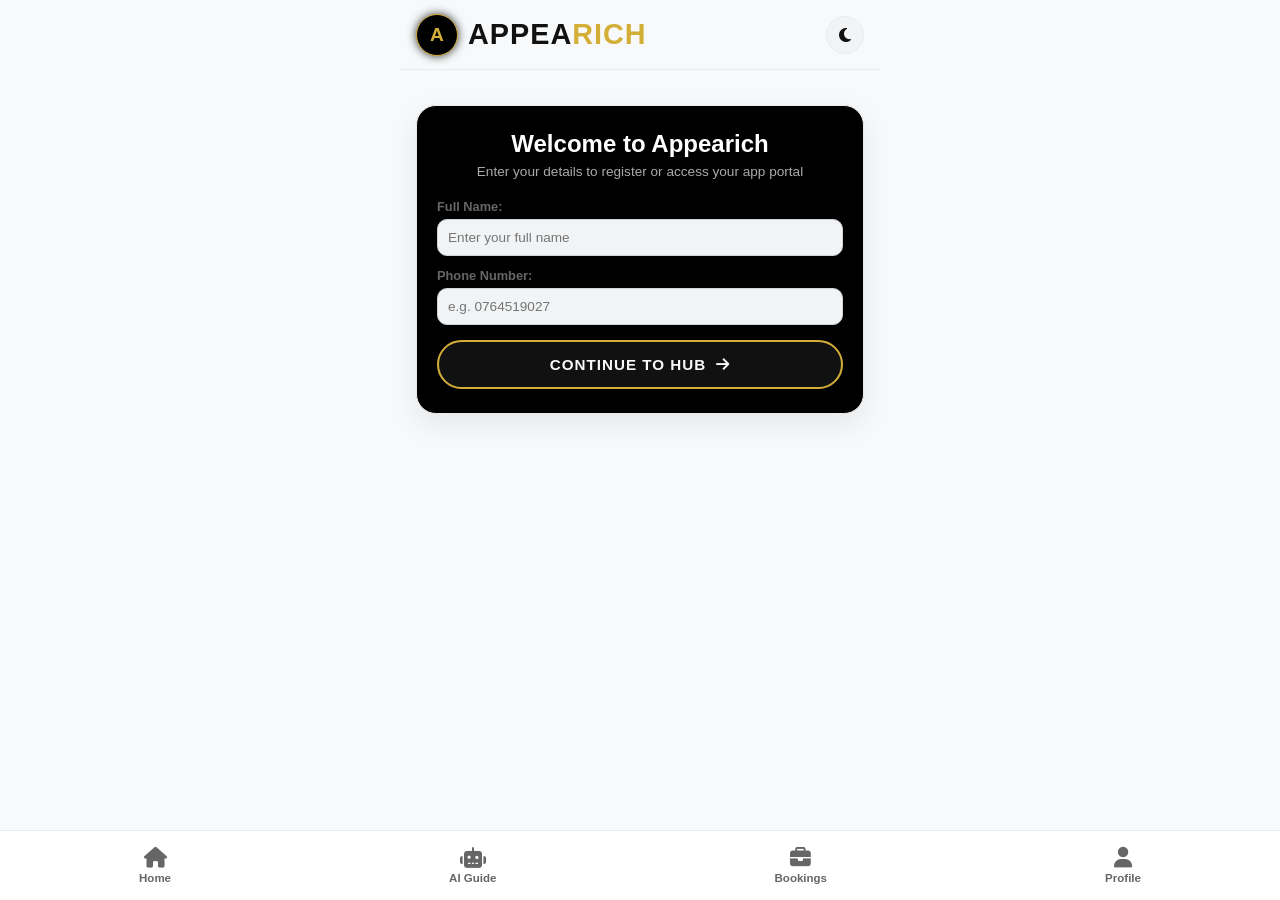
==== home.html @ da471381 "Rename index.html to home.html" ====
<!DOCTYPE html>
<html lang="en">
<head>
  <meta charset="UTF-8">
  <meta name="viewport" content="width=device-width, initial-scale=1.0, maximum-scale=1.0, user-scalable=no">
  <title>APPEARICH - Premium Service & Scent Hub</title>

  <!-- PWA Capabilities -->
  <meta name="mobile-web-app-capable" content="yes">
  <meta name="apple-mobile-web-app-capable" content="yes">
  <meta name="apple-mobile-web-app-status-bar-style" content="black-translucent">
  <meta name="apple-mobile-web-app-title" content="APPEARICH">
  <meta name="theme-color" content="#000000">

  <!-- Embedded Web App Manifest -->
  <link rel="manifest" href='data:application/manifest+json,{
    "name": "APPEARICH Service Hub",
    "short_name": "APPEARICH",
    "start_url": "./",
    "display": "standalone",
    "background_color": "#000000",
    "theme_color": "#000000",
    "icons": [
      {
        "src": "images/appearich-hero.jpg",
        "sizes": "192x192",
        "type": "image/jpeg"
      },
      {
        "src": "images/appearich-hero.jpg",
        "sizes": "512x512",
        "type": "image/jpeg"
      }
    ]
  }'>

  <link rel="stylesheet" href="https://cdnjs.cloudflare.com/ajax/libs/font-awesome/6.5.1/css/all.min.css">
  <!-- Supabase JS Client -->
  <script src="https://cdn.jsdelivr.net/npm/@supabase/supabase-js@2"></script>
  
  <style>
    /* ==========================================================================
       THEME VARIABLES & GLOBAL RESET
       ========================================================================== */
    :root {
      --bg-color: #f8f9fa;
      --card-bg: #ffffff;
      --card-bg-sub: #f1f3f5;
      --card-border: #e9ecef;
      --text-main: #111111;
      --text-sub: #666666;
      --accent-gold: #d4af37;
      --accent-gold-light: rgba(212, 175, 55, 0.15);
      --nav-bg: #ffffff;
      --nav-border: #e9ecef;
      --input-bg: #f1f3f5;
      --input-border: #ced4da;
      --modal-bg: #ffffff;
      --overlay-bg: rgba(0, 0, 0, 0.5);
      --shadow-color: rgba(0, 0, 0, 0.08);
      --danger-red: #e74c3c;
    }
    [data-theme="dark"] {
      --bg-color: #0d0d0d;
      --card-bg: #181818;
      --card-bg-sub: #141414;
      --card-border: #282828;
      --text-main: #ffffff;
      --text-sub: #aaaaaa;
      --accent-gold: #FFD700;
      --accent-gold-light: rgba(255, 215, 0, 0.15);
      --nav-bg: #111111;
      --nav-border: #222222;
      --input-bg: #000000;
      --input-border: #333333;
      --modal-bg: #141414;
      --overlay-bg: rgba(0, 0, 0, 0.85);
      --shadow-color: rgba(0, 0, 0, 0.5);
    }
    * {
      box-sizing: border-box;
      margin: 0;
      padding: 0;
      font-family: -apple-system, BlinkMacSystemFont, 'Segoe UI', Roboto, Helvetica, Arial, sans-serif;
      -webkit-tap-highlight-color: transparent;
      transition: background-color 0.25s ease, color 0.25s ease, border-color 0.25s ease;
    }
    body {
      background: var(--bg-color);
      color: var(--text-main);
      min-height: 100vh;
      display: flex;
      flex-direction: column;
      align-items: center;
      padding-top: 75px;
      padding-bottom: 80px;
      overflow-x: hidden;
    }

    /* FULL BLACK OPENING / SPLASH BRANDING */
    .brand-logo-img {
      width: 42px;
      height: 42px;
      border-radius: 50%; /* Rounded circle layout to eliminate square box outline */
      background: #000000; /* Pure black background on load */
      display: flex;
      align-items: center;
      justify-content: center;
      font-weight: 900;
      color: var(--accent-gold);
      font-size: 1.2rem;
      border: 1.5px solid var(--accent-gold);
      box-shadow: 0 0 10px rgba(0,0,0,0.8);
    }

    .app-screen {
      display: none;
      width: 100%;
      max-width: 480px;
      min-height: calc(100vh - 155px);
      padding: 20px 16px;
      flex-direction: column;
      position: relative;
      animation: fadeIn 0.3s ease-in-out;
    }
    .app-screen.active { display: flex; }
    @keyframes fadeIn {
      from { opacity: 0; transform: translateY(6px); }
      to { opacity: 1; transform: translateY(0); }
    }
    .app-header {
      position: fixed;
      top: 0;
      left: 50%;
      transform: translateX(-50%);
      max-width: 480px;
      width: 100%;
      height: 70px;
      padding: 0 16px;
      display: flex;
      justify-content: space-between;
      align-items: center;
      background: var(--bg-color);
      border-bottom: 1px solid var(--card-border);
      z-index: 1500;
    }
    .header-left { display: flex; align-items: center; gap: 12px; }
    .back-btn {
      background: var(--card-bg-sub);
      border: 1px solid var(--card-border);
      color: var(--text-main);
      width: 38px;
      height: 38px;
      border-radius: 50%;
      display: none;
      align-items: center;
      justify-content: center;
      font-size: 1rem;
      cursor: pointer;
    }
    .back-btn.show { display: flex !important; }
    .brand-logo-wrap { display: flex; align-items: center; gap: 10px; }
    .brand-name { font-size: 1.8rem; font-weight: 900; letter-spacing: 1px; }
    .brand-name .logo-appea { color: var(--text-main); }
    .brand-name .logo-rich { color: var(--accent-gold); }
    
    .theme-toggle-btn {
      background: var(--card-bg-sub);
      border: 1px solid var(--card-border);
      color: var(--text-main);
      width: 38px;
      height: 38px;
      border-radius: 50%;
      display: flex;
      align-items: center;
      justify-content: center;
      font-size: 1rem;
      cursor: pointer;
    }

    /* AUTHENTICATION SCREEN STYLES */
    .auth-container {
      background: #000000;
      border: 1px solid var(--card-border);
      border-radius: 20px;
      padding: 24px 20px;
      box-shadow: 0 10px 30px var(--shadow-color);
      margin-top: 10px;
    }
    .auth-title { font-size: 1.5rem; font-weight: 900; color: #ffffff; margin-bottom: 6px; text-align: center; }
    .auth-sub { font-size: 0.85rem; color: #aaaaaa; text-align: center; margin-bottom: 20px; }

    .hero-banner {
      width: 100%;
      height: 160px;
      border-radius: 20px;
      background: linear-gradient(135deg, rgba(212, 175, 55, 0.3) 0%, rgba(0, 0, 0, 0.7) 100%), 
                  url('images/appearich-hero.jpg') center/cover;
      position: relative;
      overflow: hidden;
      display: flex;
      flex-direction: column;
      justify-content: flex-end;
      padding: 18px;
      border: 1px solid var(--card-border);
      box-shadow: 0 10px 25px var(--shadow-color);
      margin-bottom: 24px;
    }
    .hero-greeting { font-size: 1.5rem; font-weight: 800; color: #ffffff; text-shadow: 0 2px 4px rgba(0,0,0,0.8); }
    .hero-tagline { font-size: 0.85rem; color: #FFD700; font-weight: 600; margin-top: 4px; letter-spacing: 0.5px; }
    .section-title {
      font-size: 1.1rem;
      font-weight: 800;
      text-transform: uppercase;
      letter-spacing: 1.5px;
      color: var(--text-main);
      margin-bottom: 14px;
      display: flex;
      align-items: center;
      gap: 8px;
    }
    .offerings-grid { display: grid; grid-template-columns: 1fr 1fr; gap: 14px; margin-bottom: 24px; }
    .offer-card {
      background: var(--card-bg);
      border-radius: 18px;
      height: 160px;
      position: relative;
      overflow: hidden;
      border: 1.5px solid var(--card-border);
      cursor: pointer;
      transition: all 0.25s ease;
      display: flex;
      flex-direction: column;
      justify-content: flex-end;
      padding: 14px;
      box-shadow: 0 4px 12px var(--shadow-color);
    }
    .offer-card:hover, .offer-card:active {
      transform: translateY(-3px);
      border-color: var(--accent-gold);
      box-shadow: 0 8px 20px var(--accent-gold-light);
    }
    .offer-card-bg {
      position: absolute;
      inset: 0;
      background-size: cover;
      background-position: center;
      filter: brightness(0.85);
      transition: transform 0.4s ease;
    }
    .offer-card:hover .offer-card-bg { transform: scale(1.06); }
    .offer-card-overlay { position: relative; z-index: 2; }
    .offer-card-title { font-size: 1.15rem; font-weight: 800; color: #ffffff; text-shadow: 0 2px 4px rgba(0,0,0,0.8); }
    .offer-card-desc { font-size: 0.72rem; color: #FFD700; margin-top: 2px; font-weight: 600; text-shadow: 0 1px 2px rgba(0,0,0,0.8); }
    .section-divider {
      width: 100%;
      height: 1px;
      background: linear-gradient(90deg, transparent, var(--accent-gold), transparent);
      margin: 10px 0 24px 0;
    }
    .inquiry-box {
      background: var(--card-bg);
      border: 1px solid var(--card-border);
      border-radius: 16px;
      padding: 16px;
      margin-bottom: 24px;
      box-shadow: 0 4px 12px var(--shadow-color);
    }
    .inquiry-box h4 { font-size: 0.95rem; color: var(--text-main); margin-bottom: 6px; }
    .inquiry-box p { font-size: 0.8rem; color: var(--text-sub); margin-bottom: 12px; line-height: 1.4; }
    .inquiry-input-wrap { display: flex; gap: 8px; }
    .inquiry-input {
      flex: 1;
      background: var(--input-bg);
      border: 1px solid var(--input-border);
      border-radius: 10px;
      padding: 10px 12px;
      color: var(--text-main);
      font-size: 0.85rem;
      outline: none;
    }
    .inquiry-input:focus { border-color: var(--accent-gold); }
    .inquiry-btn {
      background: var(--accent-gold);
      color: #000;
      border: none;
      padding: 0 16px;
      border-radius: 10px;
      font-weight: 800;
      font-size: 0.85rem;
      cursor: pointer;
    }
    .quick-reorder-section {
      background: var(--card-bg);
      border-radius: 16px;
      padding: 14px;
      border: 1px solid var(--card-border);
      display: flex;
      align-items: center;
      justify-content: space-between;
      margin-bottom: 20px;
      box-shadow: 0 4px 12px var(--shadow-color);
    }
    .quick-reorder-info { display: flex; align-items: center; gap: 12px; }
    .quick-reorder-icon {
      width: 40px;
      height: 40px;
      border-radius: 50%;
      background: var(--accent-gold-light);
      color: var(--accent-gold);
      display: flex;
      align-items: center;
      justify-content: center;
      font-size: 1.1rem;
    }
    .reorder-text-main { font-size: 0.9rem; font-weight: 700; color: var(--text-main); }
    .reorder-text-sub { font-size: 0.75rem; color: var(--text-sub); }
    .reorder-btn {
      background: transparent;
      border: 1px solid var(--accent-gold);
      color: var(--accent-gold);
      padding: 6px 14px;
      border-radius: 20px;
      font-size: 0.75rem;
      font-weight: 700;
      cursor: pointer;
    }
    .perfumes-grid { display: grid; grid-template-columns: repeat(2, 1fr); gap: 12px; width: 100%; margin-bottom: 20px; }
    .perfume-card {
      height: 180px;
      border-radius: 16px;
      background-size: cover;
      background-position: center;
      position: relative;
      overflow: hidden;
      box-shadow: 0 8px 20px var(--shadow-color);
      transition: transform 0.3s ease, border-color 0.3s ease;
      cursor: pointer;
      border: 2px solid var(--card-border);
    }
    .perfume-card:hover, .perfume-card:active { transform: translateY(-4px); border-color: var(--accent-gold); }
    .perfume-card-overlay {
      position: absolute;
      bottom: 0; left: 0; right: 0;
      padding: 10px;
      background: linear-gradient(to top, rgba(0,0,0,0.9) 0%, rgba(0,0,0,0.5) 60%, transparent 100%);
    }
    .perfume-card-title { font-size: 1rem; font-weight: 800; color: #ffffff; }
    .perfume-card-sub { font-size: 0.7rem; color: #FFC107; font-weight: 600; }
    .action-container { display: flex; justify-content: center; width: 100%; margin-top: 10px; margin-bottom: 20px; }
    .order-main-btn {
      background: var(--text-main);
      border: 2px solid var(--accent-gold);
      color: var(--bg-color);
      font-size: 0.95rem;
      font-weight: 900;
      letter-spacing: 1px;
      padding: 14px 28px;
      border-radius: 50px;
      cursor: pointer;
      box-shadow: 0 8px 20px var(--shadow-color);
      transition: all 0.3s ease;
      display: flex;
      align-items: center;
      gap: 10px;
      text-transform: uppercase;
      width: 100%;
      justify-content: center;
    }
    .order-main-btn:hover { background: var(--accent-gold); color: #000; }
    .modal-overlay {
      display: none;
      position: fixed;
      inset: 0;
      background: var(--overlay-bg);
      backdrop-filter: blur(8px);
      justify-content: center;
      align-items: flex-end;
      z-index: 2000;
    }
    .modal-overlay.active { display: flex; }
    .sheet-content {
      background: var(--modal-bg);
      border: 2px solid var(--card-border);
      border-top-left-radius: 24px;
      border-top-right-radius: 24px;
      width: 100%;
      max-width: 480px;
      max-height: 88vh;
      overflow-y: auto;
      padding: 24px 20px;
      position: relative;
      animation: slideUp 0.3s cubic-bezier(0.175, 0.885, 0.32, 1.275);
    }
    .sheet-content.full-screen {
      height: 100vh;
      max-height: 100vh;
      border-radius: 0;
      border: none;
      max-width: 480px;
      padding: 0 18px 40px 18px;
    }
    @keyframes slideUp {
      from { transform: translateY(100%); }
      to { transform: translateY(0); }
    }
    .sheet-close {
      position: absolute;
      top: 16px;
      right: 18px;
      font-size: 1.4rem;
      color: var(--text-sub);
      cursor: pointer;
      z-index: 20;
    }
    .modal-sticky-header {
      position: sticky;
      top: 0;
      background: var(--modal-bg);
      padding: 18px 0 12px 0;
      z-index: 15;
      border-bottom: 1px solid var(--card-border);
      margin-bottom: 16px;
    }
    .sheet-title { font-size: 1.4rem; font-weight: 900; color: var(--text-main); text-align: center; }
    .food-selection-grid {
      display: grid;
      grid-template-columns: repeat(2, 1fr);
      gap: 10px;
      margin-top: 12px;
      margin-bottom: 16px;
      max-height: 280px;
      overflow-y: auto;
      padding-right: 4px;
    }
    .food-selection-card {
      height: 110px;
      border-radius: 14px;
      position: relative;
      overflow: hidden;
      border: 2px solid var(--card-border);
      cursor: pointer;
      transition: border-color 0.2s, transform 0.2s;
      display: flex;
      flex-direction: column;
      justify-content: flex-end;
    }
    .food-selection-card.selected {
      border-color: var(--accent-gold);
      box-shadow: 0 0 10px var(--accent-gold-light);
    }
    .food-selection-card img {
      position: absolute;
      inset: 0;
      width: 100%;
      height: 100%;
      object-fit: cover;
    }
    .food-card-overlay-label {
      position: relative;
      z-index: 2;
      background: linear-gradient(to top, rgba(0,0,0,0.95) 20%, rgba(0,0,0,0.7) 80%, transparent);
      padding: 6px;
      text-align: center;
      display: flex;
      flex-direction: column;
      align-items: center;
      justify-content: center;
    }
    .food-name-text { font-size: 0.82rem; font-weight: 800; color: #ffffff; }
    .food-price-text { font-size: 0.72rem; color: var(--accent-gold); font-weight: 700; }
    .selected-items-box {
      background: var(--card-bg-sub);
      border: 1px solid var(--card-border);
      border-radius: 14px;
      padding: 12px;
      margin-bottom: 14px;
    }
    .selected-item-row {
      display: flex;
      align-items: center;
      justify-content: space-between;
      padding: 8px 0;
      border-bottom: 1px dashed var(--card-border);
    }
    .selected-item-row:last-child { border-bottom: none; }
    .selected-item-info { font-size: 0.85rem; font-weight: 800; color: var(--text-main); }
    .selected-item-ctrls { display: flex; align-items: center; gap: 8px; }
    .selected-item-ctrls input {
      width: 55px;
      background: var(--input-bg);
      border: 1px solid var(--input-border);
      border-radius: 6px;
      padding: 4px 6px;
      color: var(--text-main);
      font-weight: bold;
      text-align: center;
    }
    .calculation-summary-box {
      background: var(--card-bg-sub);
      border: 1.5px solid var(--accent-gold);
      border-radius: 14px;
      padding: 12px 14px;
      margin-top: 12px;
      margin-bottom: 14px;
    }
    .calc-row {
      display: flex;
      justify-content: space-between;
      align-items: center;
      font-size: 0.82rem;
      color: var(--text-sub);
      margin-bottom: 6px;
    }
    .calc-row.total-row {
      font-size: 1rem;
      font-weight: 900;
      color: var(--text-main);
      border-top: 1px dashed var(--card-border);
      padding-top: 8px;
      margin-bottom: 0;
    }
    .form-row { display: flex; gap: 10px; }
    .form-group { margin-bottom: 12px; text-align: left; flex: 1; }
    .form-group label { display: block; font-size: 0.8rem; font-weight: 700; color: var(--text-sub); margin-bottom: 5px; }
    .form-group input, .form-group textarea {
      width: 100%;
      background: var(--input-bg);
      border: 1.5px solid var(--input-border);
      border-radius: 10px;
      padding: 10px;
      color: var(--text-main);
      font-size: 0.85rem;
      outline: none;
    }
    .form-group input:focus, .form-group textarea:focus { border-color: var(--accent-gold); }
    .form-group textarea { height: 65px; resize: none; }
    .saved-loc-badge { font-size: 0.72rem; color: var(--accent-gold); font-weight: bold; margin-left: 4px; }
    .payment-selection-box {
      background: var(--card-bg-sub);
      border: 1.5px solid var(--card-border);
      border-radius: 14px;
      padding: 14px;
      margin-top: 12px;
      margin-bottom: 16px;
    }
    .payment-options-grid {
      display: grid;
      grid-template-columns: 1fr 1fr;
      gap: 10px;
      margin-top: 8px;
    }
    .pay-option-btn {
      background: var(--card-bg);
      border: 2px solid var(--card-border);
      border-radius: 12px;
      padding: 12px 8px;
      display: flex;
      flex-direction: column;
      align-items: center;
      gap: 6px;
      cursor: pointer;
      font-size: 0.82rem;
      font-weight: 800;
      color: var(--text-main);
      transition: all 0.2s ease;
    }
    .pay-option-btn i { font-size: 1.2rem; }
    .pay-option-btn.active {
      border-color: var(--accent-gold);
      background: var(--accent-gold-light);
      color: var(--text-main);
    }
    .mobile-unfold-box {
      display: none;
      background: var(--card-bg);
      border: 1.5px solid var(--accent-gold);
      border-radius: 12px;
      padding: 12px;
      margin-top: 12px;
      animation: fadeIn 0.3s ease-in-out;
    }
    .mobile-unfold-box.active { display: block; }
    .lipa-tag { background: var(--accent-gold); color: #000; font-weight: 900; padding: 2px 6px; border-radius: 6px; }
    .submit-order-btn {
      width: 100%;
      background: #25D366;
      color: #fff;
      border: none;
      padding: 14px;
      border-radius: 12px;
      font-weight: 900;
      font-size: 0.95rem;
      letter-spacing: 0.5px;
      cursor: pointer;
      display: flex;
      align-items: center;
      justify-content: center;
      gap: 8px;
      margin-top: 8px;
    }
    .price-grid { display: grid; grid-template-columns: repeat(3, 1fr); gap: 8px; margin-bottom: 15px; }
    .price-card {
      background: var(--input-bg);
      border: 1.5px solid var(--input-border);
      border-radius: 10px;
      padding: 10px 4px;
      text-align: center;
      cursor: pointer;
      transition: all 0.2s ease;
    }
    .price-card:hover, .price-card.active { border-color: var(--accent-gold); background: var(--accent-gold-light); }
    .size-title { font-size: 0.8rem; color: var(--text-main); font-weight: bold; }
    .size-price { font-size: 0.75rem; font-weight: bold; color: var(--accent-gold); margin-top: 2px; }
    .loyalty-card {
      background: var(--card-bg);
      border: 1.5px solid var(--accent-gold);
      border-radius: 18px;
      padding: 16px;
      margin-bottom: 20px;
      box-shadow: 0 4px 12px var(--shadow-color);
    }
    .loyalty-header { display: flex; justify-content: space-between; align-items: center; margin-bottom: 10px; }
    .loyalty-title { font-size: 0.95rem; font-weight: 800; color: var(--accent-gold); }
    .loyalty-badge { font-size: 0.7rem; background: var(--accent-gold); color: #000; font-weight: 900; padding: 3px 8px; border-radius: 10px; }
    .stamps-row { display: flex; justify-content: space-between; margin-top: 10px; }
    .stamp-dot {
      width: 44px;
      height: 44px;
      border-radius: 50%;
      background: var(--card-bg-sub);
      border: 2px dashed var(--input-border);
      display: flex;
      align-items: center;
      justify-content: center;
      font-size: 0.85rem;
      color: var(--text-sub);
      font-weight: 800;
    }
    .stamp-dot.filled { background: var(--accent-gold); border-style: solid; border-color: var(--accent-gold); color: #000; }
    .ai-screen-wrap {
      text-align: center;
      display: flex;
      flex-direction: column;
      align-items: center;
      justify-content: center;
      min-height: calc(100vh - 170px);
    }
    .ambient-glow {
      position: absolute;
      width: 260px;
      height: 260px;
      background: radial-gradient(circle, var(--accent-gold-light) 0%, rgba(0,0,0,0) 70%);
      top: 15%;
      pointer-events: none;
    }
    .teaser-image-card {
      position: relative;
      width: 100%;
      max-width: 360px;
      height: 230px;
      border-radius: 22px;
      overflow: hidden;
      margin-bottom: 24px;
      box-shadow: 0 15px 35px var(--shadow-color), 0 0 0 2px var(--accent-gold-light);
      background: var(--card-bg);
      cursor: pointer;
    }
    .teaser-image-card img { width: 100%; height: 100%; object-fit: cover; }
    .image-overlay { position: absolute; inset: 0; background: linear-gradient(to top, var(--bg-color) 10%, rgba(0,0,0,0.2) 60%, rgba(0,0,0,0) 100%); }
    .ai-badge {
      display: inline-flex;
      align-items: center;
      gap: 8px;
      background: var(--card-bg-sub);
      color: var(--text-main);
      padding: 6px 14px;
      border-radius: 50px;
      font-size: 11px;
      font-weight: 800;
      text-transform: uppercase;
      letter-spacing: 1.5px;
      margin-bottom: 16px;
      border: 1px solid var(--card-border);
    }
    .ai-title { font-size: 2.2rem; font-weight: 900; line-height: 1.1; margin-bottom: 8px; color: var(--text-main); }
    .ai-title span { color: var(--accent-gold); }
    .ai-sub { font-size: 0.85rem; color: var(--text-sub); max-width: 300px; margin-bottom: 24px; line-height: 1.5; }
    .status-pill-btn {
      background: var(--accent-gold);
      color: #111111;
      border: none;
      padding: 14px 28px;
      border-radius: 16px;
      font-weight: 800;
      font-size: 0.9rem;
      display: inline-flex;
      align-items: center;
      gap: 10px;
      box-shadow: 0 8px 20px var(--accent-gold-light);
      cursor: pointer;
    }
    .coming-soon-toast {
      position: fixed;
      top: -100px;
      left: 50%;
      transform: translateX(-50%);
      width: calc(100% - 32px);
      max-width: 440px;
      background: var(--accent-gold);
      color: #111111;
      padding: 16px;
      border-radius: 18px;
      box-shadow: 0 15px 30px var(--shadow-color);
      display: flex;
      align-items: center;
      gap: 12px;
      z-index: 3000;
      opacity: 0;
      transition: all 0.4s cubic-bezier(0.175, 0.885, 0.32, 1.275);
    }
    .coming-soon-toast.trigger-fly { top: 20px; opacity: 1; }
    .toast-icon-wrap {
      background: #111;
      color: var(--accent-gold);
      width: 40px;
      height: 40px;
      border-radius: 50%;
      display: flex;
      align-items: center;
      justify-content: center;
      font-size: 1.1rem;
      flex-shrink: 0;
    }
    .order-card-track {
      background: var(--card-bg);
      border: 1.5px solid var(--card-border);
      border-radius: 16px;
      padding: 16px;
      margin-bottom: 14px;
      box-shadow: 0 4px 12px var(--shadow-color);
    }
    .track-header { display: flex; justify-content: space-between; align-items: center; margin-bottom: 12px; border-bottom: 1px dashed var(--card-border); padding-bottom: 8px; }
    .order-id { font-size: 0.85rem; font-weight: 800; color: var(--text-main); }
    .status-badge { display: inline-flex; align-items: center; gap: 6px; font-size: 0.75rem; font-weight: 800; padding: 4px 10px; border-radius: 20px; }
    .status-badge.pending { background: rgba(255, 193, 7, 0.15); color: #d97706; border: 1px solid #d97706; }
    .status-badge.verified { background: rgba(40, 167, 69, 0.15); color: #28a745; border: 1px solid #28a745; }
    .track-details p { font-size: 0.82rem; color: var(--text-sub); margin-bottom: 4px; }
    .profile-header-card {
      background: var(--card-bg);
      border: 1.5px solid var(--card-border);
      border-radius: 20px;
      padding: 20px;
      text-align: center;
      margin-bottom: 20px;
      box-shadow: 0 4px 12px var(--shadow-color);
    }
    .profile-avatar {
      width: 70px;
      height: 70px;
      border-radius: 50%;
      background: var(--accent-gold);
      color: #000;
      font-size: 1.8rem;
      font-weight: 900;
      display: flex;
      align-items: center;
      justify-content: center;
      margin: 0 auto 12px auto;
    }
    .profile-name { font-size: 1.2rem; font-weight: 800; color: var(--text-main); }
    .profile-phone { font-size: 0.85rem; color: var(--text-sub); margin-top: 2px; }
    .whatsapp-support-btn {
      width: 100%;
      background: #25D366;
      color: #fff;
      border: none;
      padding: 14px;
      border-radius: 14px;
      font-size: 0.95rem;
      font-weight: 800;
      display: flex;
      align-items: center;
      justify-content: center;
      gap: 10px;
      cursor: pointer;
      margin-bottom: 20px;
      text-decoration: none;
    }
    .logout-btn {
      width: 100%;
      background: transparent;
      color: var(--danger-red);
      border: 2px solid var(--danger-red);
      padding: 12px;
      border-radius: 14px;
      font-weight: 800;
      font-size: 0.9rem;
      cursor: pointer;
      display: flex;
      align-items: center;
      justify-content: center;
      gap: 8px;
      margin-top: 24px;
      margin-bottom: 20px;
      transition: all 0.2s ease;
    }
    .logout-btn:hover {
      background: var(--danger-red);
      color: #ffffff;
    }
    .bottom-nav {
      position: fixed;
      bottom: 0; left: 0; right: 0;
      height: 70px;
      background: var(--nav-bg);
      border-top: 1.5px solid var(--nav-border);
      display: flex;
      justify-content: space-around;
      align-items: center;
      z-index: 1000;
    }
    .nav-item {
      display: flex;
      flex-direction: column;
      align-items: center;
      gap: 4px;
      color: var(--text-sub);
      text-decoration: none;
      font-size: 0.72rem;
      font-weight: 700;
      background: none;
      border: none;
      cursor: pointer;
    }
    .nav-item i { font-size: 1.3rem; }
    .nav-item.active { color: var(--accent-gold); }
  </style>
</head>
<body>
  <!-- FIXED Header -->
  <header class="app-header">
    <div class="header-left">
      <button id="globalBackBtn" class="back-btn" onclick="goBack()" title="Back to Home">
        <i class="fa-solid fa-arrow-left"></i>
      </button>
      <div class="brand-logo-wrap">
        <div class="brand-logo-img">A</div>
        <div class="brand-name">
          <span class="logo-appea">APPEA</span><span class="logo-rich">RICH</span>
        </div>
      </div>
    </div>
    <button class="theme-toggle-btn" id="themeToggleBtn" onclick="toggleTheme()" title="Switch Light/Dark Mode">
      <i class="fa-solid fa-moon"></i>
    </button>
  </header>

  <!-- SCREEN 0: LOGIN / AUTHENTICATION -->
  <div id="screen-auth" class="app-screen active">
    <div class="auth-container">
      <div class="auth-title">Welcome to Appearich</div>
      <div class="auth-sub">Enter your details to register or access your app portal</div>
      <div class="form-group">
        <label for="authNameInput">Full Name:</label>
        <input type="text" id="authNameInput" placeholder="Enter your full name">
      </div>
      <div class="form-group">
        <label for="authPhoneInput">Phone Number:</label>
        <input type="tel" id="authPhoneInput" placeholder="e.g. 0764519027">
      </div>
      <button class="order-main-btn" style="margin-top:15px;" onclick="handleLoginSubmit()">
        <span>CONTINUE TO HUB</span>
        <i class="fa-solid fa-arrow-right"></i>
      </button>
    </div>
  </div>

  <!-- SCREEN 1: HOME -->
  <div id="screen-home" class="app-screen">
    <div class="hero-banner">
      <div class="hero-greeting" id="heroGreeting">Welcome, Guest!</div>
      <div class="hero-tagline">Appear Rich — Premium Delivery, Delivered with Love.</div>
    </div>
    <div class="section-title">
      <i class="fa-solid fa-layer-group" style="color:var(--accent-gold);"></i> We Offer This
    </div>
    <div class="offerings-grid">
      <div class="offer-card" onclick="openHotMealsModal()">
        <div class="offer-card-bg" style="background-image: url('https://images.unsplash.com/photo-1561758033-d89a9ad46330?q=80&w=400&auto=format&fit=cover');"></div>
        <div class="offer-card-overlay">
          <div class="offer-card-title">Hot Meals</div>
          <div class="offer-card-desc">Fastest Sourced Food</div>
        </div>
      </div>
      <div class="offer-card" onclick="switchTab('screen-perfumes')">
        <div class="offer-card-bg" style="background-image: url('images/appearich-perfume1.jpg');"></div>
        <div class="offer-card-overlay">
          <div class="offer-card-title">Perfumes</div>
          <div class="offer-card-desc">Luxury Fragrances</div>
        </div>
      </div>
    </div>
    <div class="section-divider"></div>
    <div class="inquiry-box">
      <h4><i class="fa-solid fa-circle-question" style="color:var(--accent-gold);"></i> Need Anything Specific?</h4>
      <p>Describe your needs, custom order details, or ask any question directly.</p>
      <div class="inquiry-input-wrap">
        <input type="text" id="customInquiryInput" class="inquiry-input" placeholder="Type your request here...">
        <button class="inquiry-btn" onclick="sendCustomInquiry()">Ask</button>
      </div>
    </div>
    <div class="quick-reorder-section">
      <div class="quick-reorder-info">
        <div class="quick-reorder-icon"><i class="fa-solid fa-rotate-right"></i></div>
        <div>
          <div class="reorder-text-main">Quick Reorder</div>
          <div class="reorder-text-sub">Repeat your last saved order instantly</div>
        </div>
      </div>
      <button class="reorder-btn" onclick="triggerQuickReorder()">Reorder</button>
    </div>
  </div>

  <!-- SCREEN 2: PERFUMES -->
  <div id="screen-perfumes" class="app-screen">
    <div class="section-title">
      <i class="fa-solid fa-spray-can-sparkles" style="color:var(--accent-gold);"></i> Scent Hub Offerings
    </div>
    <main class="perfumes-grid">
      <div class="perfume-card" style="background-image: url('images/appearich-perfume1.jpg');" onclick="openProductModal('Appearich Signature')">
        <div class="perfume-card-overlay">
          <div class="perfume-card-title">Appearich Signature</div>
          <div class="perfume-card-sub">Luxury • Premium Scent</div>
        </div>
      </div>
      <div class="perfume-card" style="background-image: url('images/appearich-perfume2.jpg');" onclick="openProductModal('Sugar Candy')">
        <div class="perfume-card-overlay">
          <div class="perfume-card-title">Sugar Candy</div>
          <div class="perfume-card-sub">Floral • Sweet</div>
        </div>
      </div>
      <div class="perfume-card" style="background-image: url('images/appearich-perfume3.jpg');" onclick="openProductModal('212 VIP')">
        <div class="perfume-card-overlay">
          <div class="perfume-card-title">212 VIP</div>
          <div class="perfume-card-sub">Fresh • Sea Salt</div>
        </div>
      </div>
      <div class="perfume-card" style="background-image: url('images/appearich-perfume4.jpg');" onclick="openProductModal('Tag Sunset')">
        <div class="perfume-card-overlay">
          <div class="perfume-card-title">Tag Sunset</div>
          <div class="perfume-card-sub">Rich Spices</div>
        </div>
      </div>
    </main>
    <div class="action-container">
      <button onclick="openOrderModal()" class="order-main-btn">
        <i class="fa-solid fa-wand-magic-sparkles"></i>
        <span>PLACE YOUR ORDER</span>
      </button>
    </div>
  </div>
  
  <!-- SCREEN 3: AI GUIDE -->
  <div id="screen-ai" class="app-screen">
    <div class="ambient-glow"></div>
    <div id="soonToast" class="coming-soon-toast">
      <div class="toast-icon-wrap"><i class="fas fa-bolt"></i></div>
      <div class="toast-info">
        <h4 style="font-weight:900; text-transform:uppercase;">Coming Soon!</h4>
        <p style="font-size:0.78rem;">Our intelligent AI curator is currently running final model training loops.</p>
      </div>
    </div>
    <div class="ai-screen-wrap">
      <div class="teaser-image-card" onclick="igniteTeaserToast()">
        <img src="images/heroo-ai.jpg" alt="AI Neural Guide">
        <div class="image-overlay"></div>
      </div>
      <div class="ai-badge">
        <i class="fas fa-circle-nodes" style="color:#FFA500;"></i> Smart Engine v2.0
      </div>
      <h1 class="ai-title">Appearich <br><span>AI Guide</span></h1>
      <p class="ai-sub">Tap anywhere on the teaser card above or below to test the matrix preparation status.</p>
      <button class="status-pill-btn" onclick="igniteTeaserToast()">
        <i class="fas fa-robot"></i> Initialize AI Exploration
      </button>
    </div>
  </div>

  <!-- SCREEN 4: BOOKINGS -->
  <div id="screen-bookings" class="app-screen">
    <div class="section-title">
      <i class="fa-solid fa-receipt" style="color:var(--accent-gold);"></i> Active Bookings & Status
    </div>
    <div id="bookingsListContainer"></div>
  </div>

  <!-- SCREEN 5: PROFILE -->
  <div id="screen-profile" class="app-screen">
    <div class="profile-header-card">
      <div class="profile-avatar" id="profAvatar">U</div>
      <div class="profile-name" id="profName">Logged-in User</div>
      <div class="profile-phone" id="profPhone">+255 000 000 000</div>
    </div>
    <a href="https://wa.me/255764519027?text=Hello%20Appearich%20Help%20Center!%20I%20need%20assistance." target="_blank" class="whatsapp-support-btn">
      <i class="fa-brands fa-whatsapp" style="font-size:1.3rem;"></i> WhatsApp Help Center
    </a>
    <div class="loyalty-card">
      <div class="loyalty-header">
        <span class="loyalty-title"><i class="fa-solid fa-crown"></i> Loyalty Rewards</span>
        <span class="loyalty-badge" id="loyaltyCountBadge">0 / 5 Orders</span>
      </div>
      <p style="font-size:0.75rem; color:var(--text-sub); margin-bottom:8px;">Complete 5 orders to unlock a special reward offer!</p>
      <div class="stamps-row" id="stampsRow">
        <div class="stamp-dot">1</div>
        <div class="stamp-dot">2</div>
        <div class="stamp-dot">3</div>
        <div class="stamp-dot">4</div>
        <div class="stamp-dot"><i class="fa-solid fa-gift"></i></div>
      </div>
    </div>
    <div class="section-title" style="margin-top:10px;">
      <i class="fa-solid fa-history" style="color:var(--accent-gold);"></i> Order History
    </div>
    <div id="historyListContainer"></div>
    <button class="logout-btn" onclick="handleLogout()">
      <i class="fa-solid fa-right-from-bracket"></i>
      <span>Logout</span>
    </button>
  </div>

  <!-- HOT MEALS MODAL -->
  <div id="hotMealsModal" class="modal-overlay">
    <div class="sheet-content full-screen">
      <span class="sheet-close" onclick="closeSheet('hotMealsModal')">&times;</span>
      
      <div class="modal-sticky-header">
        <div class="sheet-title">Hot Meals</div>
      </div>
      <div style="font-size: 0.82rem; font-weight:800; color:var(--text-main); margin-bottom:4px;">
        <i class="fa-solid fa-plus-circle" style="color:var(--accent-gold);"></i> Tap to Add Available Items:
      </div>
      <div class="food-selection-grid">
        <div class="food-selection-card" onclick="addItemToOrder('Chipsi Mayai', 3000)">
          <img src="https://images.unsplash.com/photo-1573080496219-bb080dd4f877?q=80&w=300&auto=format&fit=cover" alt="Chipsi Mayai">
          <div class="food-card-overlay-label">
            <span class="food-name-text">Chipsi Mayai</span>
            <span class="food-price-text">3,000 TZS</span>
          </div>
        </div>
        <div class="food-selection-card" onclick="addItemToOrder('Chipsi Kavu', 2000)">
          <img src="https://images.unsplash.com/photo-1561758033-d89a9ad46330?q=80&w=300&auto=format&fit=cover" alt="Chipsi Kavu">
          <div class="food-card-overlay-label">
            <span class="food-name-text">Chipsi Kavu</span>
            <span class="food-price-text">2,000 TZS</span>
          </div>
        </div>
        <div class="food-selection-card" onclick="addItemToOrder('Paja', 3000)">
          <img src="https://images.unsplash.com/photo-1587593810167-a84920ea0781?q=80&w=300&auto=format&fit=cover" alt="Paja">
          <div class="food-card-overlay-label">
            <span class="food-name-text">Paja</span>
            <span class="food-price-text">3,000 TZS</span>
          </div>
        </div>
        <div class="food-selection-card" onclick="addItemToOrder('Kidali', 3000)">
          <img src="https://images.unsplash.com/photo-1598515214211-89d3c73ae83b?q=80&w=300&auto=format&fit=cover" alt="Kidali">
          <div class="food-card-overlay-label">
            <span class="food-name-text">Kidali</span>
            <span class="food-price-text">3,000 TZS</span>
          </div>
        </div>
        <div class="food-selection-card" onclick="addItemToOrder('Mishikaki', 1000)">
          <img src="https://images.unsplash.com/photo-1555939594-58d7cb561ad1?q=80&w=300&auto=format&fit=cover" alt="Mishikaki">
          <div class="food-card-overlay-label">
            <span class="food-name-text">Mishikaki</span>
            <span class="food-price-text">1,000 TZS</span>
          </div>
        </div>
        <div class="food-selection-card" onclick="addItemToOrder('Soda', 1000)">
          <img src="https://images.unsplash.com/photo-1622483767028-3f66f32aef97?q=80&w=300&auto=format&fit=cover" alt="Soda">
          <div class="food-card-overlay-label">
            <span class="food-name-text">Soda</span>
            <span class="food-price-text">1,000 TZS</span>
          </div>
        </div>
      </div>
      <div id="selectedItemsContainer" class="selected-items-box">
        <p style="font-size:0.8rem; color:var(--text-sub); text-align:center;">No items added yet. Click an item above to add to order.</p>
      </div>
      <div class="form-group">
        <label for="mealDetails">Overall Order Description / Special Instructions:</label>
        <textarea id="mealDetails" placeholder="Describe your full meal request (e.g., extra chili, salt level, soft chips, specific soda flavor)..."></textarea>
      </div>
      <div class="calculation-summary-box">
        <div class="calc-row">
          <span>Items Subtotal:</span>
          <strong id="displaySubtotal">0 TZS</strong>
        </div>
        <div class="calc-row">
          <span>
            Service Fee (<span id="surchargeRateText">25%</span>):
            <span id="nightBadgeSlot"></span>
          </span>
          <strong id="displaySurcharge">0 TZS</strong>
        </div>
        <div class="calc-row total-row">
          <span>GRAND TOTAL:</span>
          <strong id="displayGrandTotal" style="color:var(--accent-gold);">0 TZS</strong>
        </div>
      </div>
      <div class="form-row">
        <div class="form-group">
          <label for="mealBlockLoc">Block / Location: <span id="locSavedTag" class="saved-loc-badge"></span></label>
          <input type="text" id="mealBlockLoc" placeholder="e.g. Block C / Hall 2">
        </div>
        <div class="form-group">
          <label for="mealRoomLoc">Room Number:</label>
          <input type="text" id="mealRoomLoc" placeholder="e.g. Room 104">
        </div>
      </div>
      
      <div class="form-group">
        <label for="mealPhoneNum">Contact Phone Number:</label>
        <input type="tel" id="mealPhoneNum" placeholder="e.g. 0764519027">
      </div>
      <div class="payment-selection-box">
        <label style="font-size:0.82rem; font-weight:800; color:var(--text-main);">Select Payment Method:</label>
        <div class="payment-options-grid">
          <div id="payOptCash" class="pay-option-btn active" onclick="selectPaymentMethod('cash')">
            <i class="fa-solid fa-money-bill-wave" style="color:var(--accent-gold);"></i>
            <span>Cash on Delivery</span>
          </div>
          <div id="payOptMobile" class="pay-option-btn" onclick="selectPaymentMethod('mobile')">
            <i class="fa-solid fa-mobile-screen-button" style="color:var(--accent-gold);"></i>
            <span>Mobile Money</span>
          </div>
        </div>
        <div id="mobileUnfoldArea" class="mobile-unfold-box">
          <p style="font-size:0.82rem; color:var(--text-main); line-height:1.4; margin-bottom:10px;">
            Pay via Voda Lipa Namba: <span class="lipa-tag">37247619</span><br>
            Name: <strong>Edwin Andrew</strong>
          </p>
          <div class="form-group" style="margin-bottom:0;">
            <label for="payerName" style="color:var(--text-main);">Jina la namba iliyotumika kufanya malipo:</label>
            <input type="text" id="payerName" placeholder="Weka jina la akaunti ya malipo">
          </div>
        </div>
      </div>
      <button id="submitMealBtn" class="submit-order-btn" onclick="submitFoodOrder()">
        <i class="fa-brands fa-whatsapp"></i> Send Order via WhatsApp
      </button>
    </div>
  </div>

  <!-- PERFUME ORDER MODAL -->
  <div id="perfumesModal" class="modal-overlay">
    <div class="sheet-content">
      <span class="sheet-close" onclick="closeSheet('perfumesModal')">&times;</span>
      <div class="sheet-title">Place Your Order</div>
      <div class="sheet-subtitle">Select your bottle size & perfume details</div>
      <label style="font-size:0.8rem; color:var(--text-main); font-weight:600; display:block; margin-bottom:6px;">1. Select Size:</label>
      <div class="price-grid">
        <div class="price-card active" onclick="selectPerfumeSize(this, '30ml (25,000/= TZS)')">
          <div class="size-title">30ml</div>
          <div class="size-price">25,000/=</div>
        </div>
        <div class="price-card" onclick="selectPerfumeSize(this, '50ml (35,000/= TZS)')">
          <div class="size-title">50ml</div>
          <div class="size-price">35,000/=</div>
        </div>
        <div class="price-card" onclick="selectPerfumeSize(this, '100ml (55,000/= TZS)')">
          <div class="size-title">100ml</div>
          <div class="size-price">55,000/=</div>
        </div>
      </div>
      <div class="form-group">
        <label for="perfumeDesc">2. Perfume Name or Description:</label>
        <textarea id="perfumeDesc" placeholder="Enter perfume name (e.g., Appearich Signature, 212 VIP) or describe what scent you want..."></textarea>
      </div>
      <button class="submit-order-btn" onclick="submitPerfumeOrder()">
        <i class="fa-brands fa-whatsapp"></i> Send Order on WhatsApp
      </button>
    </div>
  </div>

  <!-- BOTTOM NAVIGATION -->
  <nav class="bottom-nav">
    <button id="nav-home-btn" class="nav-item active" onclick="switchTab('screen-home', this)">
      <i class="fa-solid fa-house"></i>
      <span>Home</span>
    </button>
    <button class="nav-item" onclick="switchTab('screen-ai', this)">
      <i class="fa-solid fa-robot"></i>
      <span>AI Guide</span>
    </button>
    <button class="nav-item" onclick="switchTab('screen-bookings', this)">
      <i class="fa-solid fa-briefcase"></i>
      <span>Bookings</span>
    </button>
    <button class="nav-item" onclick="switchTab('screen-profile', this)">
      <i class="fa-solid fa-user"></i>
      <span>Profile</span>
    </button>
  </nav>

  <!-- LOGIC SCRIPT -->
  <script>
    // --- PWA SERVICE WORKER REGISTRATION ---
    if ('serviceWorker' in navigator) {
      const swCode = `
        const CACHE_NAME = 'appearich-cache-v1';
        self.addEventListener('install', (e) => {
          e.waitUntil(caches.open(CACHE_NAME).then((cache) => cache.addAll(['./'])));
        });
        self.addEventListener('fetch', (e) => {
          e.respondWith(caches.match(e.request).then((res) => res || fetch(e.request)));
        });
      `;
      const blob = new Blob([swCode], { type: 'application/javascript' });
      navigator.serviceWorker.register(URL.createObjectURL(blob)).catch(() => {});
    }

    // --- SUPABASE CONFIGURATION ---
    const SUPABASE_URL = "https://zudqubbglwphfxaviqsg.supabase.co";
    const SUPABASE_ANON_KEY = "eyJhbGciOiJIUzI1NiIsInR5cCI6IkpXVCJ9.eyJpc3MiOiJzdXBhYmFzZSIsInJlZiI6Inp1ZHF1YmJnbHdwaGZ4YXZpcXNnIiwicm9sZSI6ImFub24iLCJpYXQiOjE3ODI0NjcyNTUsImV4cCI6MjA5ODA0MzI1NX0.7pRbRqz9-5gN8SG_ALn5ecHOWQofykPvhbrE2HQROCE";
    let supabase = null;
    if (SUPABASE_URL !== "https://zudqubbglwphfxaviqsg.supabase.co" && SUPABASE_ANON_KEY !== "eyJhbGciOiJIUzI1NiIsInR5cCI6IkpXVCJ9.eyJpc3MiOiJzdXBhYmFzZSIsInJlZiI6Inp1ZHF1YmJnbHdwaGZ4YXZpcXNnIiwicm9sZSI6ImFub24iLCJpYXQiOjE3ODI0NjcyNTUsImV4cCI6MjA5ODA0MzI1NX0.7pRbRqz9-5gN8SG_ALn5ecHOWQofykPvhbrE2HQROCE") {
      supabase = window.supabase.createClient(SUPABASE_URL, SUPABASE_ANON_KEY);
    }

    let loggedInUser = {
      name: localStorage.getItem('appearich_user_name') || '',
      phone: localStorage.getItem('appearich_user_phone') || ''
    };

    const whatsappPhone = "255764519027";
    let completedOrdersCount = 0;
    let activeOrders = [];
    let completedHistory = [];
    let selectedPerfumeSize = "30ml (25,000/= TZS)";
    let animationLock = false;
    let calculatedSubtotal = 0;
    let calculatedSurcharge = 0;
    let calculatedGrandTotal = 0;
    let surchargePercent = 25;
    let selectedPaymentType = 'cash';
    let selectedFoodItems = [];

    window.addEventListener('DOMContentLoaded', async () => {
      if (loggedInUser.name) {
        initPortalSession();
      } else {
        switchTab('screen-auth');
      }
    });

    function handleLoginSubmit() {
      const name = document.getElementById('authNameInput').value.trim();
      const phone = document.getElementById('authPhoneInput').value.trim();
      if (!name || !phone) {
        alert("Please provide both name and phone number to continue.");
        return;
      }
      localStorage.setItem('appearich_user_session', 'true');
      localStorage.setItem('appearich_user_name', name);
      localStorage.setItem('appearich_user_phone', phone);
      loggedInUser.name = name;
      loggedInUser.phone = phone;
      initPortalSession();
    }

    function initPortalSession() {
      const displayName = loggedInUser.name || "User";
      document.getElementById('heroGreeting').innerText = `Welcome, ${displayName}!`;
      document.getElementById('profName').innerText = displayName;
      document.getElementById('profAvatar').innerText = displayName.charAt(0).toUpperCase();
      document.getElementById('profPhone').innerText = loggedInUser.phone || "+255 000 000 000";
      document.getElementById('mealPhoneNum').value = loggedInUser.phone || "";
      
      loadSavedUserLocation();
      updateLoyaltyUI();
      renderBookings();
      renderSelectedItems();

      switchTab('screen-home', document.getElementById('nav-home-btn'));
    }

    async function handleLogout() {
      localStorage.removeItem('appearich_user_session');
      localStorage.removeItem('appearich_user_name');
      localStorage.removeItem('appearich_user_phone');
      loggedInUser = { name: '', phone: '' };
      if (supabase) {
        await supabase.auth.signOut();
      }
      switchTab('screen-auth');
    }

    function loadSavedUserLocation() {
      const savedBlock = localStorage.getItem('appearich_user_block');
      const savedRoom = localStorage.getItem('appearich_user_room');
      if (savedBlock) document.getElementById('mealBlockLoc').value = savedBlock;
      if (savedRoom) document.getElementById('mealRoomLoc').value = savedRoom;
      if (savedBlock || savedRoom) {
        document.getElementById('locSavedTag').innerText = "(Auto-Filled)";
      }
    }

    function toggleTheme() {
      const currentTheme = document.documentElement.getAttribute('data-theme');
      const icon = document.querySelector('#themeToggleBtn i');
      if (currentTheme === 'dark') {
        document.documentElement.removeAttribute('data-theme');
        icon.className = 'fa-solid fa-moon';
      } else {
        document.documentElement.setAttribute('data-theme', 'dark');
        icon.className = 'fa-solid fa-sun';
      }
    }

    function switchTab(screenId, element) {
      document.querySelectorAll('.app-screen').forEach(s => s.classList.remove('active'));
      document.querySelectorAll('.nav-item').forEach(n => n.classList.remove('active'));
      
      const targetScreen = document.getElementById(screenId);
      if (targetScreen) targetScreen.classList.add('active');
      if (element) element.classList.add('active');

      const backBtn = document.getElementById('globalBackBtn');
      if (screenId !== 'screen-home' && screenId !== 'screen-auth') {
        backBtn.classList.add('show');
      } else {
        backBtn.classList.remove('show');
      }
    }

    function goBack() {
      const homeBtn = document.getElementById('nav-home-btn');
      switchTab('screen-home', homeBtn);
    }

    function openHotMealsModal() { 
      loadSavedUserLocation();
      renderSelectedItems();
      document.getElementById('hotMealsModal').classList.add('active'); 
    }

    function openOrderModal() { document.getElementById('perfumesModal').classList.add('active'); }
    function closeSheet(modalId) { document.getElementById(modalId).classList.remove('active'); }

    function openProductModal(name) {
      document.getElementById('perfumeDesc').value = `Perfume: ${name}`;
      openOrderModal();
    }

    function selectPerfumeSize(el, sizePrice) {
      document.querySelectorAll('#perfumesModal .price-card').forEach(c => c.classList.remove('active'));
      el.classList.add('active');
      selectedPerfumeSize = sizePrice;
    }

    function selectPaymentMethod(type) {
      selectedPaymentType = type;
      const btnCash = document.getElementById('payOptCash');
      const btnMobile = document.getElementById('payOptMobile');
      const unfoldBox = document.getElementById('mobileUnfoldArea');
      if (type === 'mobile') {
        btnMobile.classList.add('active');
        btnCash.classList.remove('active');
        unfoldBox.classList.add('active');
      } else {
        btnCash.classList.add('active');
        btnMobile.classList.remove('active');
        unfoldBox.classList.remove('active');
      }
    }

    function addItemToOrder(name, unitPrice) {
      const existing = selectedFoodItems.find(item => item.name === name);
      if (existing) {
        existing.qty += 1;
      } else {
        selectedFoodItems.push({ name: name, unitPrice: unitPrice, qty: 1 });
      }
      renderSelectedItems();
    }

    function updateItemQty(index, newQty) {
      const qty = parseInt(newQty) || 1;
      if (qty <= 0) {
        selectedFoodItems.splice(index, 1);
      } else {
        selectedFoodItems[index].qty = qty;
      }
      renderSelectedItems();
    }

    function removeItem(index) {
      selectedFoodItems.splice(index, 1);
      renderSelectedItems();
    }

    function renderSelectedItems() {
      const container = document.getElementById('selectedItemsContainer');
      if (selectedFoodItems.length === 0) {
        container.innerHTML = `<p style="font-size:0.8rem; color:var(--text-sub); text-align:center;">No items added yet. Click an item above to add to order.</p>`;
      } else {
        container.innerHTML = selectedFoodItems.map((item, index) => `
          <div class="selected-item-row">
            <div class="selected-item-info">
              ${item.name} (${item.unitPrice.toLocaleString()} TZS)
            </div>
            <div class="selected-item-ctrls">
              <label style="font-size:0.75rem; color:var(--text-sub);">Qty:</label>
              <input type="number" value="${item.qty}" min="1" onchange="updateItemQty(${index}, this.value)" onkeyup="updateItemQty(${index}, this.value)">
              <i class="fa-solid fa-trash" style="color:#e74c3c; cursor:pointer; font-size:0.9rem;" onclick="removeItem(${index})"></i>
            </div>
          </div>
        `).join('');
      }
      recalculateMealTotal();
    }

    function recalculateMealTotal() {
      calculatedSubtotal = selectedFoodItems.reduce((acc, item) => acc + (item.unitPrice * item.qty), 0);
      const currentHour = new Date().getHours();
      if (currentHour >= 23) {
        surchargePercent = 40;
        document.getElementById('nightBadgeSlot').innerHTML = `<span class="night-tag">Night Rate</span>`;
      } else {
        surchargePercent = 25;
        document.getElementById('nightBadgeSlot').innerHTML = '';
      }
      calculatedSurcharge = Math.round(calculatedSubtotal * (surchargePercent / 100));
      calculatedGrandTotal = calculatedSubtotal + calculatedSurcharge;
      document.getElementById('surchargeRateText').innerText = surchargePercent + "%";
      document.getElementById('displaySubtotal').innerText = calculatedSubtotal.toLocaleString() + " TZS";
      document.getElementById('displaySurcharge').innerText = calculatedSurcharge.toLocaleString() + " TZS";
      document.getElementById('displayGrandTotal').innerText = calculatedGrandTotal.toLocaleString() + " TZS";
    }

    async function submitFoodOrder() {
      if (selectedFoodItems.length === 0) {
        alert("Please select at least one item before placing your order!");
        return;
      }
      const details = document.getElementById('mealDetails').value.trim();
      const block = document.getElementById('mealBlockLoc').value.trim();
      const room = document.getElementById('mealRoomLoc').value.trim();
      const phone = document.getElementById('mealPhoneNum').value.trim();
      const payer = document.getElementById('payerName').value.trim();
      if (!block || !room) {
        alert("Please fill in both Block/Location and Room Number!");
        return;
      }
      if (!phone) {
        alert("Please provide a contact phone number!");
        return;
      }
      if (selectedPaymentType === 'mobile' && !payer) {
        alert("Tafadhali weka jina la namba iliyotumika kufanya malipo!");
        return;
      }
      localStorage.setItem('appearich_user_block', block);
      localStorage.setItem('appearich_user_room', room);
      const currentTime = new Date().toLocaleTimeString([], { hour: '2-digit', minute: '2-digit' });
      const orderId = "APR-" + Math.floor(1000 + Math.random() * 9000);
      const itemsSummaryText = selectedFoodItems.map(i => `${i.name} (${i.qty}x @ ${i.unitPrice.toLocaleString()} TZS)`).join("\n• ");
      let paymentDetailsMsg = selectedPaymentType === 'cash' 
        ? `💵 *Payment Method:* Cash / Cash on Delivery` 
        : `💳 *Payment Method:* Mobile Money (Lipa Namba 37247619 - Edwin Andrew)\n👤 *Jina la Namba iliyotumika:* ${payer}`;
      const whatsappText = `🍔 *NEW APPEARICH MEAL ORDER*\n` +
        `----------------------------------------\n` +
        `🆔 *Order ID:* ${orderId}\n` +
        `🍽️ *Selected Items:*\n• ${itemsSummaryText}\n\n` +
        `💵 *Subtotal:* ${calculatedSubtotal.toLocaleString()} TZS\n` +
        `⚡ *Service Fee (${surchargePercent}%):* ${calculatedSurcharge.toLocaleString()} TZS\n` +
        `💰 *TOTAL PAYABLE:* ${calculatedGrandTotal.toLocaleString()} TZS\n` +
        `----------------------------------------\n` +
        `📝 *Overall Description:* ${details || "None"}\n` +
        `📍 *Location:* ${block}, Room ${room}\n` +
        `📞 *Phone:* ${phone}\n` +
        `${paymentDetailsMsg}\n` +
        `⏰ *Time Placed:* ${currentTime}\n` +
        `----------------------------------------`;
      window.open(`https://wa.me/${whatsappPhone}?text=${encodeURIComponent(whatsappText)}`, '_blank');
      const newOrder = {
        id: orderId,
        user_name: loggedInUser.name,
        title: `${calculatedGrandTotal.toLocaleString()} TZS (${selectedFoodItems.length} items)`,
        details: selectedPaymentType === 'cash' ? `Cash on Delivery | Total: ${calculatedGrandTotal.toLocaleString()} TZS` : `Paid by ${payer} | Total: ${calculatedGrandTotal.toLocaleString()} TZS`,
        location: `${block}, Room ${room}`,
        status: "pending",
        timestamp: currentTime
      };
      if (supabase) {
        await supabase.from('orders').insert([newOrder]);
      }
      activeOrders.unshift(newOrder);
      selectedFoodItems = [];
      closeSheet('hotMealsModal');
      renderBookings();
      simulateVerification(newOrder.id);
    }

    function submitPerfumeOrder() {
      const desc = document.getElementById('perfumeDesc').value.trim();
      if (!desc) {
        alert("Please enter a perfume name or describe the scent you want!");
        return;
      }
      const msg = encodeURIComponent(`Hi APPEARICH! I would like to place an order:\n\n- User: ${loggedInUser.name}\n- Preferred Size: ${selectedPerfumeSize}\n- Perfume Details: "${desc}"`);
      window.open(`https://wa.me/${whatsappPhone}?text=${msg}`, '_blank');
      closeSheet('perfumesModal');
    }

    function simulateVerification(orderId) {
      setTimeout(() => {
        const orderIdx = activeOrders.findIndex(o => o.id === orderId);
        if (orderIdx !== -1) {
          activeOrders[orderIdx].status = "verified";
          renderBookings();
          setTimeout(() => {
            const verifiedItem = activeOrders.splice(orderIdx, 1)[0];
            completedHistory.unshift(verifiedItem);
            completedOrdersCount++;
            updateLoyaltyUI();
            renderBookings();
            renderHistory();
          }, 3000);
        }
      }, 3500);
    }

    function renderBookings() {
      const container = document.getElementById('bookingsListContainer');
      if (activeOrders.length === 0) {
        container.innerHTML = `
          <div style="text-align:center; padding:40px 20px; color:var(--text-sub);">
            <i class="fa-solid fa-box-open" style="font-size:2.5rem; margin-bottom:10px;"></i>
            <p style="font-size:0.85rem;">No active orders pending right now.</p>
          </div>
        `;
        return;
      }
      container.innerHTML = activeOrders.map(o => `
        <div class="order-card-track">
          <div class="track-header">
            <span class="order-id">${o.id} - ${o.title}</span>
            ${o.status === 'pending' 
              ? `<span class="status-badge pending"><i class="fa-solid fa-clock"></i> Pending</span>`
              : `<span class="status-badge verified"><i class="fa-solid fa-circle-check"></i> Verified</span>`}
          </div>
          <div class="track-details">
            <p><strong>Payment Info:</strong> ${o.details}</p>
            <p><strong>Location:</strong> ${o.location}</p>
            <p style="font-size:0.75rem; color:var(--text-sub); margin-top:4px;">Placed at: ${o.timestamp}</p>
          </div>
        </div>
      `).join('');
    }

    function renderHistory() {
      const container = document.getElementById('historyListContainer');
      if (completedHistory.length === 0) {
        container.innerHTML = `<p style="font-size:0.8rem; color:var(--text-sub);">No past orders logged yet.</p>`;
        return;
      }
      container.innerHTML = completedHistory.map(o => `
        <div class="order-card-track" style="opacity:0.85;">
          <div class="track-header">
            <span class="order-id">${o.id} - ${o.title}</span>
            <span class="status-badge verified"><i class="fa-solid fa-check-double"></i> Delivered</span>
          </div>
          <div class="track-details">
            <p style="font-size:0.8rem;">${o.details}</p>
          </div>
        </div>
      `).join('');
    }

    function updateLoyaltyUI() {
      document.getElementById('loyaltyCountBadge').innerText = `${completedOrdersCount} / 5 Orders`;
      const stamps = document.querySelectorAll('.stamp-dot');
      stamps.forEach((stamp, idx) => {
        if (idx < completedOrdersCount) stamp.classList.add('filled');
        else stamp.classList.remove('filled');
      });
    }

    async function sendCustomInquiry() {
      const val = document.getElementById('customInquiryInput').value.trim();
      if (!val) return;
      if (supabase) {
        await supabase.from('inquiries').insert([{
          user_name: loggedInUser.name,
          query: val,
          timestamp: new Date().toISOString()
        }]);
      }
      const msg = encodeURIComponent(`Hi APPEARICH! Custom Inquiry from ${loggedInUser.name}: "${val}"`);
      window.open(`https://wa.me/${whatsappPhone}?text=${msg}`, '_blank');
      document.getElementById('customInquiryInput').value = '';
    }

    function triggerQuickReorder() { openHotMealsModal(); }

    function igniteTeaserToast() {
      if (animationLock) return;
      animationLock = true;
      const toast = document.getElementById("soonToast");
      toast.classList.add("trigger-fly");
      setTimeout(() => {
        toast.classList.remove("trigger-fly");
        animationLock = false;
      }, 3500);
    }
  </script>
</body>
</html>
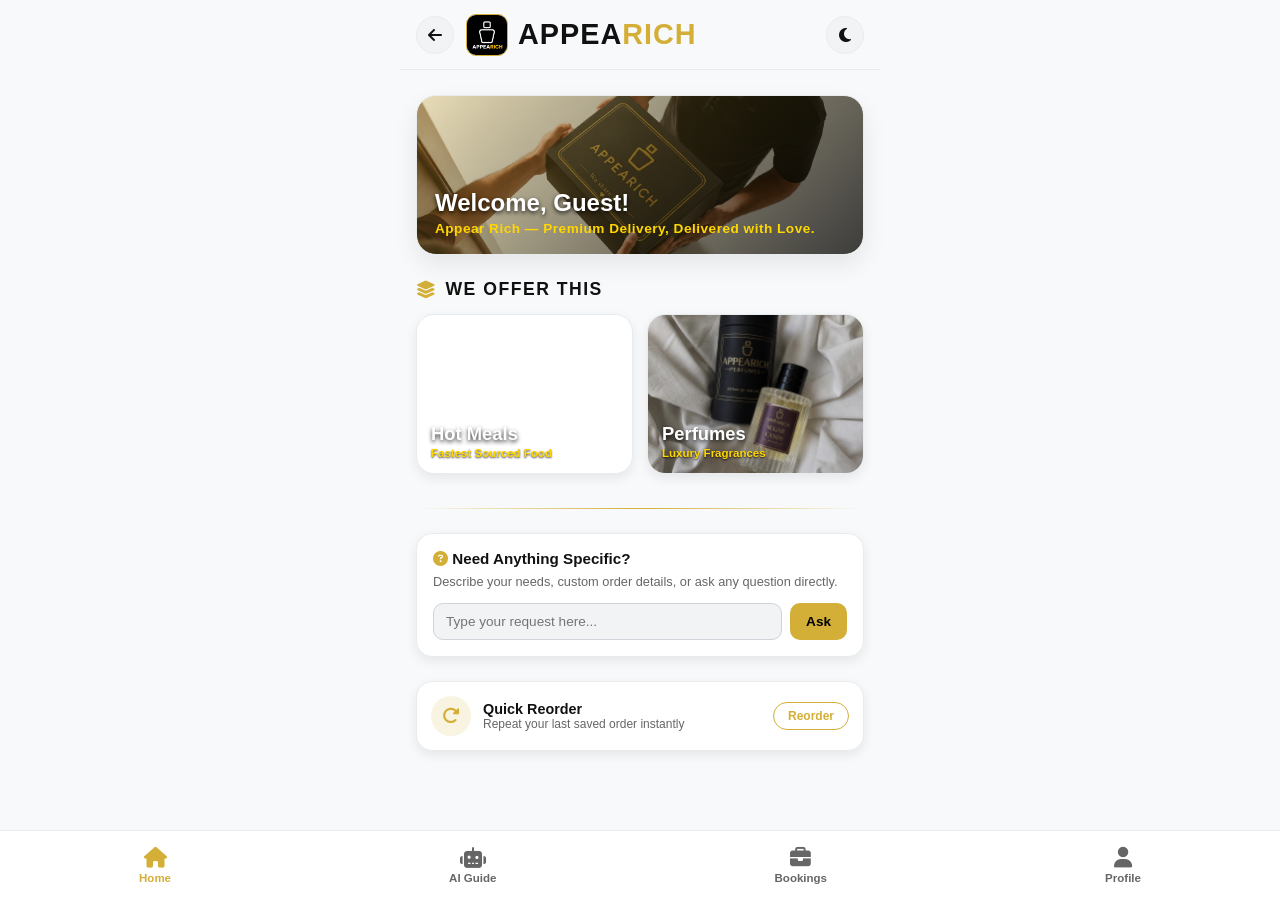
==== commit 7560cad6: "Rename index.html to home.html" ====
--- a/home.html
+++ b/home.html
@@ -2,42 +2,22 @@
 <html lang="en">
 <head>
   <meta charset="UTF-8">
-  <meta name="viewport" content="width=device-width, initial-scale=1.0, maximum-scale=1.0, user-scalable=no">
+  <meta name="viewport" content="width=device-width, initial-scale=1.0">
   <title>APPEARICH - Premium Service & Scent Hub</title>
-
-  <!-- PWA Capabilities -->
-  <meta name="mobile-web-app-capable" content="yes">
+  
+  <!-- PWA Web App Manifest for App Downloadability -->
+  <link rel="manifest" id="manifestPlaceholder">
+  <meta name="theme-color" content="#d4af37">
   <meta name="apple-mobile-web-app-capable" content="yes">
   <meta name="apple-mobile-web-app-status-bar-style" content="black-translucent">
   <meta name="apple-mobile-web-app-title" content="APPEARICH">
-  <meta name="theme-color" content="#000000">
-
-  <!-- Embedded Web App Manifest -->
-  <link rel="manifest" href='data:application/manifest+json,{
-    "name": "APPEARICH Service Hub",
-    "short_name": "APPEARICH",
-    "start_url": "./",
-    "display": "standalone",
-    "background_color": "#000000",
-    "theme_color": "#000000",
-    "icons": [
-      {
-        "src": "images/appearich-hero.jpg",
-        "sizes": "192x192",
-        "type": "image/jpeg"
-      },
-      {
-        "src": "images/appearich-hero.jpg",
-        "sizes": "512x512",
-        "type": "image/jpeg"
-      }
-    ]
-  }'>
-
+
+  <!-- FontAwesome -->
   <link rel="stylesheet" href="https://cdnjs.cloudflare.com/ajax/libs/font-awesome/6.5.1/css/all.min.css">
-  <!-- Supabase JS Client -->
+  
+  <!-- Supabase JS Client Library -->
   <script src="https://cdn.jsdelivr.net/npm/@supabase/supabase-js@2"></script>
-  
+
   <style>
     /* ==========================================================================
        THEME VARIABLES & GLOBAL RESET
@@ -58,7 +38,6 @@
       --modal-bg: #ffffff;
       --overlay-bg: rgba(0, 0, 0, 0.5);
       --shadow-color: rgba(0, 0, 0, 0.08);
-      --danger-red: #e74c3c;
     }
     [data-theme="dark"] {
       --bg-color: #0d0d0d;
@@ -96,23 +75,6 @@
       padding-bottom: 80px;
       overflow-x: hidden;
     }
-
-    /* FULL BLACK OPENING / SPLASH BRANDING */
-    .brand-logo-img {
-      width: 42px;
-      height: 42px;
-      border-radius: 50%; /* Rounded circle layout to eliminate square box outline */
-      background: #000000; /* Pure black background on load */
-      display: flex;
-      align-items: center;
-      justify-content: center;
-      font-weight: 900;
-      color: var(--accent-gold);
-      font-size: 1.2rem;
-      border: 1.5px solid var(--accent-gold);
-      box-shadow: 0 0 10px rgba(0,0,0,0.8);
-    }
-
     .app-screen {
       display: none;
       width: 100%;
@@ -152,14 +114,20 @@
       width: 38px;
       height: 38px;
       border-radius: 50%;
-      display: none;
+      display: flex !important;
       align-items: center;
       justify-content: center;
       font-size: 1rem;
       cursor: pointer;
     }
-    .back-btn.show { display: flex !important; }
-    .brand-logo-wrap { display: flex; align-items: center; gap: 10px; }
+    .brand-logo-wrap { display: flex; align-items: center; gap: 10px; cursor: pointer; }
+    .brand-logo-img {
+      width: 42px;
+      height: 42px;
+      border-radius: 10px;
+      object-fit: cover;
+      border: 1.5px solid var(--accent-gold);
+    }
     .brand-name { font-size: 1.8rem; font-weight: 900; letter-spacing: 1px; }
     .brand-name .logo-appea { color: var(--text-main); }
     .brand-name .logo-rich { color: var(--accent-gold); }
@@ -177,19 +145,20 @@
       font-size: 1rem;
       cursor: pointer;
     }
-
-    /* AUTHENTICATION SCREEN STYLES */
-    .auth-container {
-      background: #000000;
-      border: 1px solid var(--card-border);
+    .install-pwa-btn {
+      display: none;
+      background: var(--accent-gold);
+      color: #000;
+      border: none;
+      padding: 8px 12px;
       border-radius: 20px;
-      padding: 24px 20px;
-      box-shadow: 0 10px 30px var(--shadow-color);
-      margin-top: 10px;
-    }
-    .auth-title { font-size: 1.5rem; font-weight: 900; color: #ffffff; margin-bottom: 6px; text-align: center; }
-    .auth-sub { font-size: 0.85rem; color: #aaaaaa; text-align: center; margin-bottom: 20px; }
-
+      font-weight: 800;
+      font-size: 0.75rem;
+      cursor: pointer;
+      align-items: center;
+      gap: 6px;
+      margin-right: 8px;
+    }
     .hero-banner {
       width: 100%;
       height: 160px;
@@ -598,6 +567,35 @@
       justify-content: center;
       gap: 8px;
       margin-top: 8px;
+    }
+    .auth-btn {
+      width: 100%;
+      background: var(--accent-gold);
+      color: #000;
+      border: none;
+      padding: 12px;
+      border-radius: 12px;
+      font-weight: 900;
+      font-size: 0.95rem;
+      cursor: pointer;
+      margin-top: 10px;
+    }
+    .logout-btn {
+      width: 100%;
+      background: #dc3545;
+      color: #ffffff;
+      border: none;
+      padding: 12px;
+      border-radius: 14px;
+      font-size: 0.9rem;
+      font-weight: 800;
+      display: flex;
+      align-items: center;
+      justify-content: center;
+      gap: 10px;
+      cursor: pointer;
+      margin-top: 15px;
+      margin-bottom: 25px;
     }
     .price-grid { display: grid; grid-template-columns: repeat(3, 1fr); gap: 8px; margin-bottom: 15px; }
     .price-card {
@@ -787,28 +785,6 @@
       margin-bottom: 20px;
       text-decoration: none;
     }
-    .logout-btn {
-      width: 100%;
-      background: transparent;
-      color: var(--danger-red);
-      border: 2px solid var(--danger-red);
-      padding: 12px;
-      border-radius: 14px;
-      font-weight: 800;
-      font-size: 0.9rem;
-      cursor: pointer;
-      display: flex;
-      align-items: center;
-      justify-content: center;
-      gap: 8px;
-      margin-top: 24px;
-      margin-bottom: 20px;
-      transition: all 0.2s ease;
-    }
-    .logout-btn:hover {
-      background: var(--danger-red);
-      color: #ffffff;
-    }
     .bottom-nav {
       position: fixed;
       bottom: 0; left: 0; right: 0;
@@ -844,40 +820,26 @@
       <button id="globalBackBtn" class="back-btn" onclick="goBack()" title="Back to Home">
         <i class="fa-solid fa-arrow-left"></i>
       </button>
-      <div class="brand-logo-wrap">
-        <div class="brand-logo-img">A</div>
+      <div class="brand-logo-wrap" onclick="navigateToHome()">
+        <!-- LOGO IMAGE FROM IMAGES FOLDER -->
+        <img src="images/appearich-logo.png" alt="Appearich Logo" class="brand-logo-img">
         <div class="brand-name">
           <span class="logo-appea">APPEA</span><span class="logo-rich">RICH</span>
         </div>
       </div>
     </div>
-    <button class="theme-toggle-btn" id="themeToggleBtn" onclick="toggleTheme()" title="Switch Light/Dark Mode">
-      <i class="fa-solid fa-moon"></i>
-    </button>
-  </header>
-
-  <!-- SCREEN 0: LOGIN / AUTHENTICATION -->
-  <div id="screen-auth" class="app-screen active">
-    <div class="auth-container">
-      <div class="auth-title">Welcome to Appearich</div>
-      <div class="auth-sub">Enter your details to register or access your app portal</div>
-      <div class="form-group">
-        <label for="authNameInput">Full Name:</label>
-        <input type="text" id="authNameInput" placeholder="Enter your full name">
-      </div>
-      <div class="form-group">
-        <label for="authPhoneInput">Phone Number:</label>
-        <input type="tel" id="authPhoneInput" placeholder="e.g. 0764519027">
-      </div>
-      <button class="order-main-btn" style="margin-top:15px;" onclick="handleLoginSubmit()">
-        <span>CONTINUE TO HUB</span>
-        <i class="fa-solid fa-arrow-right"></i>
+    <div style="display: flex; align-items: center;">
+      <button class="install-pwa-btn" id="installPwaBtn" onclick="installApp()">
+        <i class="fa-solid fa-download"></i> Install
+      </button>
+      <button class="theme-toggle-btn" id="themeToggleBtn" onclick="toggleTheme()" title="Switch Light/Dark Mode">
+        <i class="fa-solid fa-moon"></i>
       </button>
     </div>
-  </div>
+  </header>
 
   <!-- SCREEN 1: HOME -->
-  <div id="screen-home" class="app-screen">
+  <div id="screen-home" class="app-screen active">
     <div class="hero-banner">
       <div class="hero-greeting" id="heroGreeting">Welcome, Guest!</div>
       <div class="hero-tagline">Appear Rich — Premium Delivery, Delivered with Love.</div>
@@ -998,13 +960,16 @@
   <!-- SCREEN 5: PROFILE -->
   <div id="screen-profile" class="app-screen">
     <div class="profile-header-card">
-      <div class="profile-avatar" id="profAvatar">U</div>
-      <div class="profile-name" id="profName">Logged-in User</div>
-      <div class="profile-phone" id="profPhone">+255 000 000 000</div>
+      <div class="profile-avatar" id="profAvatar">G</div>
+      <div class="profile-name" id="profName">Guest User</div>
+      <div class="profile-phone" id="profPhone">Not Signed In</div>
+      <button id="authTriggerBtn" class="auth-btn" onclick="openAuthModal()" style="margin-top:10px;">Sign In / Sign Up</button>
     </div>
+    
     <a href="https://wa.me/255764519027?text=Hello%20Appearich%20Help%20Center!%20I%20need%20assistance." target="_blank" class="whatsapp-support-btn">
       <i class="fa-brands fa-whatsapp" style="font-size:1.3rem;"></i> WhatsApp Help Center
     </a>
+
     <div class="loyalty-card">
       <div class="loyalty-header">
         <span class="loyalty-title"><i class="fa-solid fa-crown"></i> Loyalty Rewards</span>
@@ -1019,14 +984,36 @@
         <div class="stamp-dot"><i class="fa-solid fa-gift"></i></div>
       </div>
     </div>
+
     <div class="section-title" style="margin-top:10px;">
       <i class="fa-solid fa-history" style="color:var(--accent-gold);"></i> Order History
     </div>
     <div id="historyListContainer"></div>
-    <button class="logout-btn" onclick="handleLogout()">
-      <i class="fa-solid fa-right-from-bracket"></i>
-      <span>Logout</span>
+
+    <!-- LOG OUT BUTTON -->
+    <button id="logoutBtn" class="logout-btn" onclick="handleLogout()" style="display: none;">
+      <i class="fa-solid fa-right-from-bracket"></i> Log Out
     </button>
+  </div>
+
+  <!-- AUTHENTICATION MODAL -->
+  <div id="authModal" class="modal-overlay">
+    <div class="sheet-content">
+      <span class="sheet-close" onclick="closeSheet('authModal')">&times;</span>
+      <div class="sheet-title" id="authTitle">Sign In to Appearich</div>
+      <div style="margin-top:15px;">
+        <div class="form-group">
+          <label for="authEmail">Email or Phone User:</label>
+          <input type="email" id="authEmail" placeholder="e.g. user@appearich.com">
+        </div>
+        <div class="form-group">
+          <label for="authPassword">Password:</label>
+          <input type="password" id="authPassword" placeholder="••••••••">
+        </div>
+        <button id="loginSubmitBtn" class="auth-btn" onclick="handleAuth('login')">Sign In</button>
+        <button id="signUpSubmitBtn" class="auth-btn" style="background:transparent; border:1px solid var(--accent-gold); color:var(--accent-gold); margin-top:8px;" onclick="handleAuth('signup')">Create New Account</button>
+      </div>
+    </div>
   </div>
 
   <!-- HOT MEALS MODAL -->
@@ -1084,13 +1071,16 @@
           </div>
         </div>
       </div>
+      
       <div id="selectedItemsContainer" class="selected-items-box">
         <p style="font-size:0.8rem; color:var(--text-sub); text-align:center;">No items added yet. Click an item above to add to order.</p>
       </div>
+
       <div class="form-group">
         <label for="mealDetails">Overall Order Description / Special Instructions:</label>
         <textarea id="mealDetails" placeholder="Describe your full meal request (e.g., extra chili, salt level, soft chips, specific soda flavor)..."></textarea>
       </div>
+
       <div class="calculation-summary-box">
         <div class="calc-row">
           <span>Items Subtotal:</span>
@@ -1108,6 +1098,7 @@
           <strong id="displayGrandTotal" style="color:var(--accent-gold);">0 TZS</strong>
         </div>
       </div>
+
       <div class="form-row">
         <div class="form-group">
           <label for="mealBlockLoc">Block / Location: <span id="locSavedTag" class="saved-loc-badge"></span></label>
@@ -1123,6 +1114,7 @@
         <label for="mealPhoneNum">Contact Phone Number:</label>
         <input type="tel" id="mealPhoneNum" placeholder="e.g. 0764519027">
       </div>
+
       <div class="payment-selection-box">
         <label style="font-size:0.82rem; font-weight:800; color:var(--text-main);">Select Payment Method:</label>
         <div class="payment-options-grid">
@@ -1135,6 +1127,7 @@
             <span>Mobile Money</span>
           </div>
         </div>
+
         <div id="mobileUnfoldArea" class="mobile-unfold-box">
           <p style="font-size:0.82rem; color:var(--text-main); line-height:1.4; margin-bottom:10px;">
             Pay via Voda Lipa Namba: <span class="lipa-tag">37247619</span><br>
@@ -1146,6 +1139,7 @@
           </div>
         </div>
       </div>
+
       <button id="submitMealBtn" class="submit-order-btn" onclick="submitFoodOrder()">
         <i class="fa-brands fa-whatsapp"></i> Send Order via WhatsApp
       </button>
@@ -1205,34 +1199,18 @@
 
   <!-- LOGIC SCRIPT -->
   <script>
-    // --- PWA SERVICE WORKER REGISTRATION ---
-    if ('serviceWorker' in navigator) {
-      const swCode = `
-        const CACHE_NAME = 'appearich-cache-v1';
-        self.addEventListener('install', (e) => {
-          e.waitUntil(caches.open(CACHE_NAME).then((cache) => cache.addAll(['./'])));
-        });
-        self.addEventListener('fetch', (e) => {
-          e.respondWith(caches.match(e.request).then((res) => res || fetch(e.request)));
-        });
-      `;
-      const blob = new Blob([swCode], { type: 'application/javascript' });
-      navigator.serviceWorker.register(URL.createObjectURL(blob)).catch(() => {});
-    }
-
-    // --- SUPABASE CONFIGURATION ---
-    const SUPABASE_URL = "https://zudqubbglwphfxaviqsg.supabase.co";
+    /* ==========================================================================
+       SUPABASE CONFIGURATION
+       ========================================================================== */
+    const SUPABASE_URL = "https://zudqubbglwphfxaviqsg.supabase.co/rest/v1/";
     const SUPABASE_ANON_KEY = "eyJhbGciOiJIUzI1NiIsInR5cCI6IkpXVCJ9.eyJpc3MiOiJzdXBhYmFzZSIsInJlZiI6Inp1ZHF1YmJnbHdwaGZ4YXZpcXNnIiwicm9sZSI6ImFub24iLCJpYXQiOjE3ODI0NjcyNTUsImV4cCI6MjA5ODA0MzI1NX0.7pRbRqz9-5gN8SG_ALn5ecHOWQofykPvhbrE2HQROCE";
-    let supabase = null;
-    if (SUPABASE_URL !== "https://zudqubbglwphfxaviqsg.supabase.co" && SUPABASE_ANON_KEY !== "eyJhbGciOiJIUzI1NiIsInR5cCI6IkpXVCJ9.eyJpc3MiOiJzdXBhYmFzZSIsInJlZiI6Inp1ZHF1YmJnbHdwaGZ4YXZpcXNnIiwicm9sZSI6ImFub24iLCJpYXQiOjE3ODI0NjcyNTUsImV4cCI6MjA5ODA0MzI1NX0.7pRbRqz9-5gN8SG_ALn5ecHOWQofykPvhbrE2HQROCE") {
-      supabase = window.supabase.createClient(SUPABASE_URL, SUPABASE_ANON_KEY);
-    }
-
-    let loggedInUser = {
-      name: localStorage.getItem('appearich_user_name') || '',
-      phone: localStorage.getItem('appearich_user_phone') || ''
-    };
-
+    
+    let supabaseClient = null;
+    if (typeof supabase !== 'undefined' && SUPABASE_URL !== "https://zudqubbglwphfxaviqsg.supabase.co/rest/v1/") {
+      supabaseClient = supabase.createClient(SUPABASE_URL, SUPABASE_ANON_KEY);
+    }
+
+    let loggedInUser = { name: "Guest", phone: "Not Logged In", email: "" };
     const whatsappPhone = "255764519027";
     let completedOrdersCount = 0;
     let activeOrders = [];
@@ -1245,55 +1223,178 @@
     let surchargePercent = 25;
     let selectedPaymentType = 'cash';
     let selectedFoodItems = [];
-
-    window.addEventListener('DOMContentLoaded', async () => {
-      if (loggedInUser.name) {
-        initPortalSession();
-      } else {
-        switchTab('screen-auth');
-      }
+    let deferredPrompt = null;
+
+    /* ==========================================================================
+       PWA CONFIGURATION
+       ========================================================================== */
+    const manifestJson = {
+      "name": "APPEARICH",
+      "short_name": "APPEARICH",
+      "start_url": "index.html",
+      "display": "standalone",
+      "background_color": "#0d0d0d",
+      "theme_color": "#d4af37",
+      "icons": [
+        {
+          "src": "images/appearich-logo.png",
+          "sizes": "192x192",
+          "type": "image/png"
+        }
+      ]
+    };
+    const manifestBlob = new Blob([JSON.stringify(manifestJson)], {type: 'application/json'});
+    document.getElementById('manifestPlaceholder').setAttribute('href', URL.createObjectURL(manifestBlob));
+
+    window.addEventListener('beforeinstallprompt', (e) => {
+      e.preventDefault();
+      deferredPrompt = e;
+      document.getElementById('installPwaBtn').style.display = 'inline-flex';
     });
 
-    function handleLoginSubmit() {
-      const name = document.getElementById('authNameInput').value.trim();
-      const phone = document.getElementById('authPhoneInput').value.trim();
-      if (!name || !phone) {
-        alert("Please provide both name and phone number to continue.");
-        return;
-      }
-      localStorage.setItem('appearich_user_session', 'true');
-      localStorage.setItem('appearich_user_name', name);
-      localStorage.setItem('appearich_user_phone', phone);
-      loggedInUser.name = name;
-      loggedInUser.phone = phone;
-      initPortalSession();
-    }
-
-    function initPortalSession() {
-      const displayName = loggedInUser.name || "User";
-      document.getElementById('heroGreeting').innerText = `Welcome, ${displayName}!`;
-      document.getElementById('profName').innerText = displayName;
-      document.getElementById('profAvatar').innerText = displayName.charAt(0).toUpperCase();
-      document.getElementById('profPhone').innerText = loggedInUser.phone || "+255 000 000 000";
-      document.getElementById('mealPhoneNum').value = loggedInUser.phone || "";
-      
+    function installApp() {
+      if (deferredPrompt) {
+        deferredPrompt.prompt();
+        deferredPrompt.userChoice.then((choiceResult) => {
+          if (choiceResult.outcome === 'accepted') {
+            document.getElementById('installPwaBtn').style.display = 'none';
+          }
+          deferredPrompt = null;
+        });
+      }
+    }
+
+    /* ==========================================================================
+       INITIALIZATION
+       ========================================================================== */
+    window.addEventListener('DOMContentLoaded', () => {
+      loadUserFromStorage();
+      loadSavedOrders();
       loadSavedUserLocation();
       updateLoyaltyUI();
       renderBookings();
+      renderHistory();
       renderSelectedItems();
 
+      if (supabaseClient) {
+        supabaseClient.auth.onAuthStateChange((event, session) => {
+          if (session?.user) {
+            loggedInUser = {
+              name: session.user.email ? session.user.email.split('@')[0] : "User",
+              email: session.user.email,
+              phone: session.user.phone || session.user.user_metadata?.phone || "Saved in Supabase"
+            };
+            localStorage.setItem('appearich_user', JSON.stringify(loggedInUser));
+            updateUserDisplay();
+          }
+        });
+      }
+    });
+
+    function navigateToHome() {
       switchTab('screen-home', document.getElementById('nav-home-btn'));
     }
 
+    function loadUserFromStorage() {
+      const saved = localStorage.getItem('appearich_user');
+      if (saved) {
+        loggedInUser = JSON.parse(saved);
+        updateUserDisplay();
+      }
+    }
+
+    function updateUserDisplay() {
+      document.getElementById('heroGreeting').innerText = `Welcome, ${loggedInUser.name}!`;
+      document.getElementById('profName').innerText = loggedInUser.name;
+      document.getElementById('profAvatar').innerText = loggedInUser.name.charAt(0).toUpperCase();
+      document.getElementById('profPhone').innerText = loggedInUser.phone;
+      if (loggedInUser.phone !== "Not Logged In") {
+        document.getElementById('mealPhoneNum').value = loggedInUser.phone;
+        document.getElementById('logoutBtn').style.display = 'flex';
+        document.getElementById('authTriggerBtn').style.display = 'none';
+      }
+    }
+
+    /* ==========================================================================
+       SUPABASE AUTHENTICATION
+       ========================================================================== */
+    function openAuthModal() {
+      document.getElementById('authModal').classList.add('active');
+    }
+
+    async function handleAuth(mode) {
+      const email = document.getElementById('authEmail').value.trim();
+      const password = document.getElementById('authPassword').value.trim();
+
+      if (!email || !password) {
+        alert("Please enter both email and password.");
+        return;
+      }
+
+      if (supabaseClient) {
+        if (mode === 'signup') {
+          const { data, error } = await supabaseClient.auth.signUp({ email, password });
+          if (error) alert(error.message);
+          else alert("Account created successfully! Check email if confirmation is enabled.");
+        } else {
+          const { data, error } = await supabaseClient.auth.signInWithPassword({ email, password });
+          if (error) alert(error.message);
+          else {
+            alert("Signed in successfully!");
+            closeSheet('authModal');
+          }
+        }
+      } else {
+        loggedInUser = { name: email.split('@')[0], email: email, phone: "+255 764 519 027" };
+        localStorage.setItem('appearich_user', JSON.stringify(loggedInUser));
+        updateUserDisplay();
+        closeSheet('authModal');
+        alert("Logged in locally.");
+      }
+    }
+
     async function handleLogout() {
-      localStorage.removeItem('appearich_user_session');
-      localStorage.removeItem('appearich_user_name');
-      localStorage.removeItem('appearich_user_phone');
-      loggedInUser = { name: '', phone: '' };
-      if (supabase) {
-        await supabase.auth.signOut();
-      }
-      switchTab('screen-auth');
+      if (supabaseClient) {
+        await supabaseClient.auth.signOut();
+      }
+      localStorage.removeItem('appearich_user');
+      loggedInUser = { name: "Guest", phone: "Not Logged In", email: "" };
+      document.getElementById('logoutBtn').style.display = 'none';
+      document.getElementById('authTriggerBtn').style.display = 'block';
+      updateUserDisplay();
+      alert("Logged out successfully.");
+    }
+
+    /* ==========================================================================
+       ORDERS LOCAL & SUPABASE PERSISTENCE
+       ========================================================================== */
+    function loadSavedOrders() {
+      const active = localStorage.getItem('appearich_active_orders');
+      const history = localStorage.getItem('appearich_completed_orders');
+      if (active) activeOrders = JSON.parse(active);
+      if (history) completedHistory = JSON.parse(history);
+      completedOrdersCount = completedHistory.length;
+    }
+
+    async function saveOrderToStorageAndSupabase(orderData) {
+      localStorage.setItem('appearich_active_orders', JSON.stringify(activeOrders));
+      localStorage.setItem('appearich_completed_orders', JSON.stringify(completedHistory));
+
+      if (supabaseClient) {
+        try {
+          await supabaseClient.from('orders').insert([{
+            order_id: orderData.id,
+            user_email: loggedInUser.email || 'guest',
+            details: orderData.details,
+            location: orderData.location,
+            title: orderData.title,
+            status: orderData.status,
+            created_at: new Date().toISOString()
+          }]);
+        } catch (err) {
+          console.error("Supabase order sync error:", err);
+        }
+      }
     }
 
     function loadSavedUserLocation() {
@@ -1321,17 +1422,9 @@
     function switchTab(screenId, element) {
       document.querySelectorAll('.app-screen').forEach(s => s.classList.remove('active'));
       document.querySelectorAll('.nav-item').forEach(n => n.classList.remove('active'));
-      
       const targetScreen = document.getElementById(screenId);
       if (targetScreen) targetScreen.classList.add('active');
       if (element) element.classList.add('active');
-
-      const backBtn = document.getElementById('globalBackBtn');
-      if (screenId !== 'screen-home' && screenId !== 'screen-auth') {
-        backBtn.classList.add('show');
-      } else {
-        backBtn.classList.remove('show');
-      }
     }
 
     function goBack() {
@@ -1347,7 +1440,7 @@
 
     function openOrderModal() { document.getElementById('perfumesModal').classList.add('active'); }
     function closeSheet(modalId) { document.getElementById(modalId).classList.remove('active'); }
-
+    
     function openProductModal(name) {
       document.getElementById('perfumeDesc').value = `Perfume: ${name}`;
       openOrderModal();
@@ -1439,7 +1532,7 @@
       document.getElementById('displayGrandTotal').innerText = calculatedGrandTotal.toLocaleString() + " TZS";
     }
 
-    async function submitFoodOrder() {
+    function submitFoodOrder() {
       if (selectedFoodItems.length === 0) {
         alert("Please select at least one item before placing your order!");
         return;
@@ -1484,19 +1577,19 @@
         `⏰ *Time Placed:* ${currentTime}\n` +
         `----------------------------------------`;
       window.open(`https://wa.me/${whatsappPhone}?text=${encodeURIComponent(whatsappText)}`, '_blank');
+      
       const newOrder = {
         id: orderId,
-        user_name: loggedInUser.name,
         title: `${calculatedGrandTotal.toLocaleString()} TZS (${selectedFoodItems.length} items)`,
         details: selectedPaymentType === 'cash' ? `Cash on Delivery | Total: ${calculatedGrandTotal.toLocaleString()} TZS` : `Paid by ${payer} | Total: ${calculatedGrandTotal.toLocaleString()} TZS`,
         location: `${block}, Room ${room}`,
         status: "pending",
         timestamp: currentTime
       };
-      if (supabase) {
-        await supabase.from('orders').insert([newOrder]);
-      }
+
       activeOrders.unshift(newOrder);
+      saveOrderToStorageAndSupabase(newOrder);
+
       selectedFoodItems = [];
       closeSheet('hotMealsModal');
       renderBookings();
@@ -1509,7 +1602,7 @@
         alert("Please enter a perfume name or describe the scent you want!");
         return;
       }
-      const msg = encodeURIComponent(`Hi APPEARICH! I would like to place an order:\n\n- User: ${loggedInUser.name}\n- Preferred Size: ${selectedPerfumeSize}\n- Perfume Details: "${desc}"`);
+      const msg = encodeURIComponent(`Hi APPEARICH! I would like to place an order:\n\n- Preferred Size: ${selectedPerfumeSize}\n- Perfume Details: "${desc}"`);
       window.open(`https://wa.me/${whatsappPhone}?text=${msg}`, '_blank');
       closeSheet('perfumesModal');
     }
@@ -1527,6 +1620,7 @@
             updateLoyaltyUI();
             renderBookings();
             renderHistory();
+            saveOrderToStorageAndSupabase(verifiedItem);
           }, 3000);
         }
       }, 3500);
@@ -1588,17 +1682,10 @@
       });
     }
 
-    async function sendCustomInquiry() {
+    function sendCustomInquiry() {
       const val = document.getElementById('customInquiryInput').value.trim();
       if (!val) return;
-      if (supabase) {
-        await supabase.from('inquiries').insert([{
-          user_name: loggedInUser.name,
-          query: val,
-          timestamp: new Date().toISOString()
-        }]);
-      }
-      const msg = encodeURIComponent(`Hi APPEARICH! Custom Inquiry from ${loggedInUser.name}: "${val}"`);
+      const msg = encodeURIComponent(`Hi APPEARICH! Custom Inquiry: "${val}"`);
       window.open(`https://wa.me/${whatsappPhone}?text=${msg}`, '_blank');
       document.getElementById('customInquiryInput').value = '';
     }
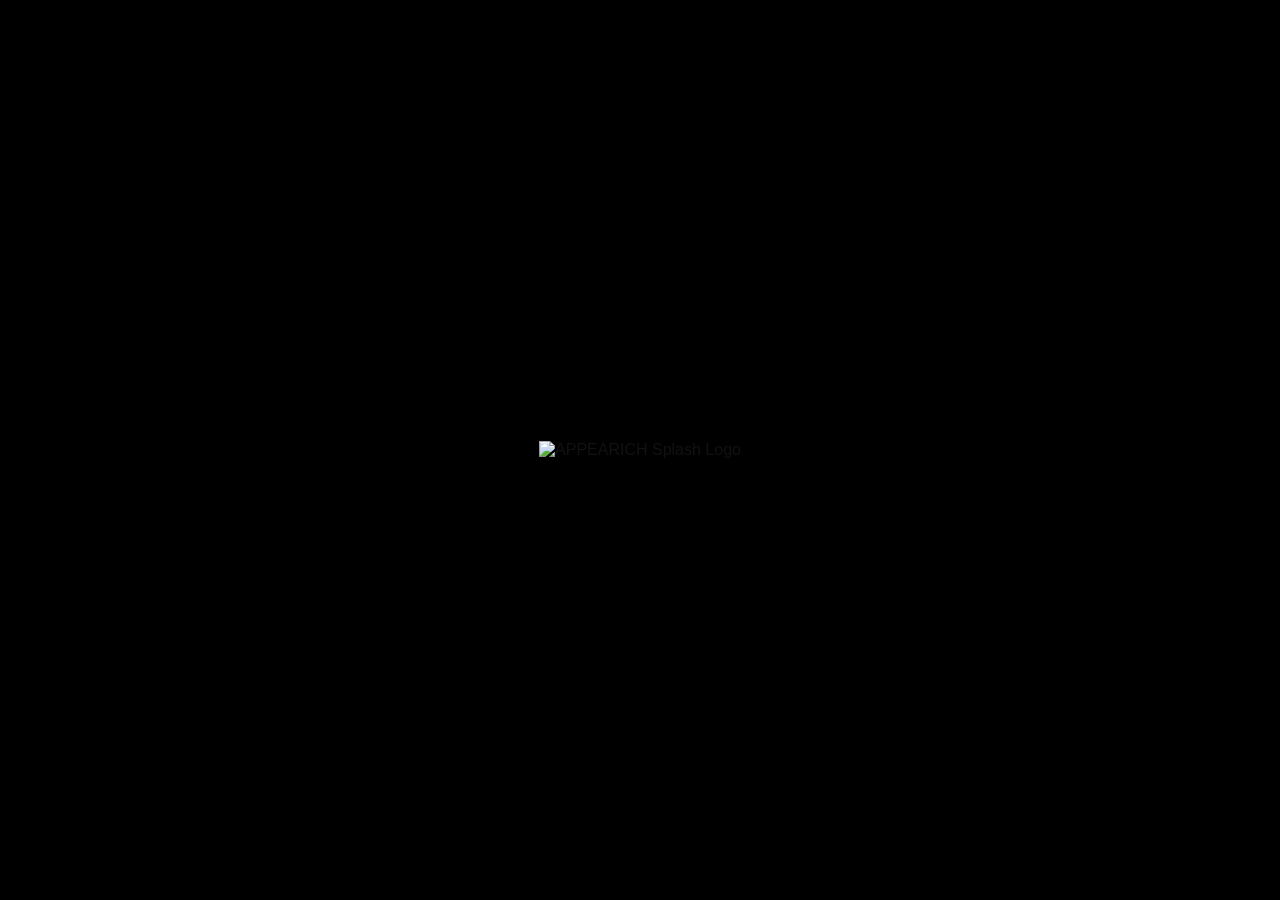
==== commit 35d952d8: "Rename index.html to home.html" ====
--- a/home.html
+++ b/home.html
@@ -2,22 +2,17 @@
 <html lang="en">
 <head>
   <meta charset="UTF-8">
-  <meta name="viewport" content="width=device-width, initial-scale=1.0">
+  <meta name="viewport" content="width=device-width, initial-scale=1.0, maximum-scale=1.0, user-scalable=no">
   <title>APPEARICH - Premium Service & Scent Hub</title>
-  
-  <!-- PWA Web App Manifest for App Downloadability -->
-  <link rel="manifest" id="manifestPlaceholder">
-  <meta name="theme-color" content="#d4af37">
+  <!-- PWA Capabilities -->
+  <meta name="theme-color" content="#000000">
+  <meta name="mobile-web-app-capable" content="yes">
   <meta name="apple-mobile-web-app-capable" content="yes">
   <meta name="apple-mobile-web-app-status-bar-style" content="black-translucent">
   <meta name="apple-mobile-web-app-title" content="APPEARICH">
-
-  <!-- FontAwesome -->
+  <!-- FontAwesome & Supabase SDK -->
   <link rel="stylesheet" href="https://cdnjs.cloudflare.com/ajax/libs/font-awesome/6.5.1/css/all.min.css">
-  
-  <!-- Supabase JS Client Library -->
   <script src="https://cdn.jsdelivr.net/npm/@supabase/supabase-js@2"></script>
-
   <style>
     /* ==========================================================================
        THEME VARIABLES & GLOBAL RESET
@@ -75,6 +70,101 @@
       padding-bottom: 80px;
       overflow-x: hidden;
     }
+    /* ==========================================================================
+       SPLASH & AUTH SCREENS (PURE BLACK BACKGROUND)
+       ========================================================================== */
+    .full-cover-screen {
+      position: fixed;
+      inset: 0;
+      background-color: #000000 !important;
+      z-index: 5000;
+      display: flex;
+      flex-direction: column;
+      align-items: center;
+      justify-content: center;
+      padding: 24px;
+      transition: opacity 0.5s ease;
+    }
+    .splash-logo-img {
+      max-width: 220px;
+      max-height: 220px;
+      object-fit: contain;
+      cursor: pointer;
+    }
+    .auth-card {
+      width: 100%;
+      max-width: 380px;
+      background: #111111;
+      border: 1px solid #222222;
+      border-radius: 20px;
+      padding: 24px;
+      text-align: center;
+      box-shadow: 0 10px 30px rgba(0,0,0,0.8);
+    }
+    .auth-logo {
+      width: 100px;
+      height: 100px;
+      object-fit: contain;
+      margin-bottom: 16px;
+    }
+    .auth-tabs {
+      display: flex;
+      gap: 10px;
+      margin-bottom: 20px;
+    }
+    .auth-tab-btn {
+      flex: 1;
+      background: #1a1a1a;
+      border: 1px solid #333;
+      color: #aaa;
+      padding: 10px;
+      border-radius: 10px;
+      font-weight: bold;
+      cursor: pointer;
+    }
+    .auth-tab-btn.active {
+      background: var(--accent-gold);
+      color: #000;
+      border-color: var(--accent-gold);
+    }
+    .auth-form-group {
+      margin-bottom: 14px;
+      text-align: left;
+    }
+    .auth-form-group label {
+      display: block;
+      font-size: 0.78rem;
+      color: #aaa;
+      margin-bottom: 5px;
+    }
+    .auth-form-group input {
+      width: 100%;
+      background: #000;
+      border: 1px solid #333;
+      border-radius: 10px;
+      padding: 12px;
+      color: #fff;
+      font-size: 0.9rem;
+      outline: none;
+    }
+    .auth-form-group input:focus {
+      border-color: var(--accent-gold);
+    }
+    .auth-submit-btn {
+      width: 100%;
+      background: var(--accent-gold);
+      color: #000;
+      border: none;
+      padding: 14px;
+      border-radius: 10px;
+      font-weight: 900;
+      font-size: 0.95rem;
+      cursor: pointer;
+      margin-top: 10px;
+    }
+    /* ==========================================================================
+       APP MAIN CORE LAYOUT & NAVIGATION
+       ========================================================================== */
     .app-screen {
       display: none;
       width: 100%;
@@ -120,18 +210,12 @@
       font-size: 1rem;
       cursor: pointer;
     }
-    .brand-logo-wrap { display: flex; align-items: center; gap: 10px; cursor: pointer; }
-    .brand-logo-img {
-      width: 42px;
-      height: 42px;
-      border-radius: 10px;
-      object-fit: cover;
-      border: 1.5px solid var(--accent-gold);
-    }
-    .brand-name { font-size: 1.8rem; font-weight: 900; letter-spacing: 1px; }
-    .brand-name .logo-appea { color: var(--text-main); }
-    .brand-name .logo-rich { color: var(--accent-gold); }
-    
+    .brand-logo-wrap { display: flex; align-items: center; gap: 10px; }
+    .header-brand-img {
+      width: 38px;
+      height: 38px;
+      object-fit: contain;
+    }
     .theme-toggle-btn {
       background: var(--card-bg-sub);
       border: 1px solid var(--card-border);
@@ -144,20 +228,6 @@
       justify-content: center;
       font-size: 1rem;
       cursor: pointer;
-    }
-    .install-pwa-btn {
-      display: none;
-      background: var(--accent-gold);
-      color: #000;
-      border: none;
-      padding: 8px 12px;
-      border-radius: 20px;
-      font-weight: 800;
-      font-size: 0.75rem;
-      cursor: pointer;
-      align-items: center;
-      gap: 6px;
-      margin-right: 8px;
     }
     .hero-banner {
       width: 100%;
@@ -177,6 +247,7 @@
     }
     .hero-greeting { font-size: 1.5rem; font-weight: 800; color: #ffffff; text-shadow: 0 2px 4px rgba(0,0,0,0.8); }
     .hero-tagline { font-size: 0.85rem; color: #FFD700; font-weight: 600; margin-top: 4px; letter-spacing: 0.5px; }
+    
     .section-title {
       font-size: 1.1rem;
       font-weight: 800;
@@ -568,34 +639,21 @@
       gap: 8px;
       margin-top: 8px;
     }
-    .auth-btn {
-      width: 100%;
-      background: var(--accent-gold);
-      color: #000;
-      border: none;
-      padding: 12px;
-      border-radius: 12px;
-      font-weight: 900;
-      font-size: 0.95rem;
-      cursor: pointer;
-      margin-top: 10px;
-    }
     .logout-btn {
       width: 100%;
-      background: #dc3545;
-      color: #ffffff;
-      border: none;
+      background: rgba(231, 76, 60, 0.15);
+      border: 1.5px solid #e74c3c;
+      color: #e74c3c;
       padding: 12px;
       border-radius: 14px;
+      font-weight: 800;
       font-size: 0.9rem;
-      font-weight: 800;
+      cursor: pointer;
+      margin-top: 24px;
       display: flex;
       align-items: center;
       justify-content: center;
-      gap: 10px;
-      cursor: pointer;
-      margin-top: 15px;
-      margin-bottom: 25px;
+      gap: 8px;
     }
     .price-grid { display: grid; grid-template-columns: repeat(3, 1fr); gap: 8px; margin-bottom: 15px; }
     .price-card {
@@ -610,6 +668,7 @@
     .price-card:hover, .price-card.active { border-color: var(--accent-gold); background: var(--accent-gold-light); }
     .size-title { font-size: 0.8rem; color: var(--text-main); font-weight: bold; }
     .size-price { font-size: 0.75rem; font-weight: bold; color: var(--accent-gold); margin-top: 2px; }
+    
     .loyalty-card {
       background: var(--card-bg);
       border: 1.5px solid var(--accent-gold);
@@ -666,6 +725,7 @@
     }
     .teaser-image-card img { width: 100%; height: 100%; object-fit: cover; }
     .image-overlay { position: absolute; inset: 0; background: linear-gradient(to top, var(--bg-color) 10%, rgba(0,0,0,0.2) 60%, rgba(0,0,0,0) 100%); }
+    
     .ai-badge {
       display: inline-flex;
       align-items: center;
@@ -814,39 +874,78 @@
   </style>
 </head>
 <body>
-  <!-- FIXED Header -->
+  <!-- STEP 1: INITIAL SPLASH SCREEN (PURE BLACK BACKGROUND) -->
+  <div id="splashScreen" class="full-cover-screen">
+    <img src="images/appearich-logo.jpg" alt="APPEARICH Splash Logo" class="splash-logo-img" onclick="openAuthScreen()">
+  </div>
+  <!-- STEP 2: AUTHENTICATION SCREEN (SIGN IN / CREATE ACCOUNT) -->
+  <div id="authScreen" class="full-cover-screen" style="display: none;">
+    <div class="auth-card">
+      <img src="images/appearich-logo.jpg" alt="APPEARICH Auth Logo" class="auth-logo">
+      
+      <div class="auth-tabs">
+        <button id="tabSigninBtn" class="auth-tab-btn active" onclick="switchAuthTab('signin')">Sign In</button>
+        <button id="tabSignupBtn" class="auth-tab-btn" onclick="switchAuthTab('signup')">Create Account</button>
+      </div>
+      <!-- SIGN IN FORM -->
+      <form id="signinForm" onsubmit="handleSignIn(event)">
+        <div class="auth-form-group">
+          <label for="signinEmail">Email Address</label>
+          <input type="email" id="signinEmail" required placeholder="name@example.com">
+        </div>
+        <div class="auth-form-group">
+          <label for="signinPassword">Password</label>
+          <input type="password" id="signinPassword" required placeholder="••••••••">
+        </div>
+        <button type="submit" class="auth-submit-btn">SIGN IN</button>
+      </form>
+      <!-- SIGN UP FORM -->
+      <form id="signupForm" style="display: none;" onsubmit="handleSignUp(event)">
+        <div class="auth-form-group">
+          <label for="signupName">Full Name</label>
+          <input type="text" id="signupName" required placeholder="e.g. Alex Masubi">
+        </div>
+        <div class="auth-form-group">
+          <label for="signupPhone">Phone Number</label>
+          <input type="tel" id="signupPhone" required placeholder="e.g. +255 764 519 027">
+        </div>
+        <div class="auth-form-group">
+          <label for="signupEmail">Email Address</label>
+          <input type="email" id="signupEmail" required placeholder="name@example.com">
+        </div>
+        <div class="auth-form-group">
+          <label for="signupPassword">Password</label>
+          <input type="password" id="signupPassword" required placeholder="••••••••">
+        </div>
+        <button type="submit" class="auth-submit-btn">CREATE ACCOUNT</button>
+      </form>
+    </div>
+  </div>
+  <!-- FIXED APP HEADER -->
   <header class="app-header">
     <div class="header-left">
       <button id="globalBackBtn" class="back-btn" onclick="goBack()" title="Back to Home">
         <i class="fa-solid fa-arrow-left"></i>
       </button>
-      <div class="brand-logo-wrap" onclick="navigateToHome()">
-        <!-- LOGO IMAGE FROM IMAGES FOLDER -->
-        <img src="images/appearich-logo.png" alt="Appearich Logo" class="brand-logo-img">
-        <div class="brand-name">
-          <span class="logo-appea">APPEA</span><span class="logo-rich">RICH</span>
-        </div>
+      <div class="brand-logo-wrap">
+        <img src="images/appearich-logo1.jpg" alt="Logo" class="header-brand-img">
       </div>
     </div>
-    <div style="display: flex; align-items: center;">
-      <button class="install-pwa-btn" id="installPwaBtn" onclick="installApp()">
-        <i class="fa-solid fa-download"></i> Install
-      </button>
-      <button class="theme-toggle-btn" id="themeToggleBtn" onclick="toggleTheme()" title="Switch Light/Dark Mode">
-        <i class="fa-solid fa-moon"></i>
-      </button>
-    </div>
+    <button class="theme-toggle-btn" id="themeToggleBtn" onclick="toggleTheme()" title="Switch Light/Dark Mode">
+      <i class="fa-solid fa-moon"></i>
+    </button>
   </header>
-
   <!-- SCREEN 1: HOME -->
   <div id="screen-home" class="app-screen active">
     <div class="hero-banner">
-      <div class="hero-greeting" id="heroGreeting">Welcome, Guest!</div>
+      <div class="hero-greeting" id="heroGreeting">Welcome, User!</div>
       <div class="hero-tagline">Appear Rich — Premium Delivery, Delivered with Love.</div>
     </div>
+    
     <div class="section-title">
       <i class="fa-solid fa-layer-group" style="color:var(--accent-gold);"></i> We Offer This
     </div>
+    
     <div class="offerings-grid">
       <div class="offer-card" onclick="openHotMealsModal()">
         <div class="offer-card-bg" style="background-image: url('https://images.unsplash.com/photo-1561758033-d89a9ad46330?q=80&w=400&auto=format&fit=cover');"></div>
@@ -883,7 +982,6 @@
       <button class="reorder-btn" onclick="triggerQuickReorder()">Reorder</button>
     </div>
   </div>
-
   <!-- SCREEN 2: PERFUMES -->
   <div id="screen-perfumes" class="app-screen">
     <div class="section-title">
@@ -922,7 +1020,6 @@
       </button>
     </div>
   </div>
-  
   <!-- SCREEN 3: AI GUIDE -->
   <div id="screen-ai" class="app-screen">
     <div class="ambient-glow"></div>
@@ -948,7 +1045,6 @@
       </button>
     </div>
   </div>
-
   <!-- SCREEN 4: BOOKINGS -->
   <div id="screen-bookings" class="app-screen">
     <div class="section-title">
@@ -956,20 +1052,17 @@
     </div>
     <div id="bookingsListContainer"></div>
   </div>
-
   <!-- SCREEN 5: PROFILE -->
   <div id="screen-profile" class="app-screen">
     <div class="profile-header-card">
-      <div class="profile-avatar" id="profAvatar">G</div>
-      <div class="profile-name" id="profName">Guest User</div>
-      <div class="profile-phone" id="profPhone">Not Signed In</div>
-      <button id="authTriggerBtn" class="auth-btn" onclick="openAuthModal()" style="margin-top:10px;">Sign In / Sign Up</button>
+      <div class="profile-avatar" id="profAvatar">U</div>
+      <div class="profile-name" id="profName">User</div>
+      <div class="profile-phone" id="profPhone">+255 000 000 000</div>
     </div>
     
     <a href="https://wa.me/255764519027?text=Hello%20Appearich%20Help%20Center!%20I%20need%20assistance." target="_blank" class="whatsapp-support-btn">
       <i class="fa-brands fa-whatsapp" style="font-size:1.3rem;"></i> WhatsApp Help Center
     </a>
-
     <div class="loyalty-card">
       <div class="loyalty-header">
         <span class="loyalty-title"><i class="fa-solid fa-crown"></i> Loyalty Rewards</span>
@@ -984,38 +1077,15 @@
         <div class="stamp-dot"><i class="fa-solid fa-gift"></i></div>
       </div>
     </div>
-
     <div class="section-title" style="margin-top:10px;">
       <i class="fa-solid fa-history" style="color:var(--accent-gold);"></i> Order History
     </div>
     <div id="historyListContainer"></div>
-
-    <!-- LOG OUT BUTTON -->
-    <button id="logoutBtn" class="logout-btn" onclick="handleLogout()" style="display: none;">
+    <!-- LOGOUT BUTTON AT THE BOTTOM -->
+    <button class="logout-btn" onclick="handleLogout()">
       <i class="fa-solid fa-right-from-bracket"></i> Log Out
     </button>
   </div>
-
-  <!-- AUTHENTICATION MODAL -->
-  <div id="authModal" class="modal-overlay">
-    <div class="sheet-content">
-      <span class="sheet-close" onclick="closeSheet('authModal')">&times;</span>
-      <div class="sheet-title" id="authTitle">Sign In to Appearich</div>
-      <div style="margin-top:15px;">
-        <div class="form-group">
-          <label for="authEmail">Email or Phone User:</label>
-          <input type="email" id="authEmail" placeholder="e.g. user@appearich.com">
-        </div>
-        <div class="form-group">
-          <label for="authPassword">Password:</label>
-          <input type="password" id="authPassword" placeholder="••••••••">
-        </div>
-        <button id="loginSubmitBtn" class="auth-btn" onclick="handleAuth('login')">Sign In</button>
-        <button id="signUpSubmitBtn" class="auth-btn" style="background:transparent; border:1px solid var(--accent-gold); color:var(--accent-gold); margin-top:8px;" onclick="handleAuth('signup')">Create New Account</button>
-      </div>
-    </div>
-  </div>
-
   <!-- HOT MEALS MODAL -->
   <div id="hotMealsModal" class="modal-overlay">
     <div class="sheet-content full-screen">
@@ -1024,6 +1094,7 @@
       <div class="modal-sticky-header">
         <div class="sheet-title">Hot Meals</div>
       </div>
+      
       <div style="font-size: 0.82rem; font-weight:800; color:var(--text-main); margin-bottom:4px;">
         <i class="fa-solid fa-plus-circle" style="color:var(--accent-gold);"></i> Tap to Add Available Items:
       </div>
@@ -1071,26 +1142,20 @@
           </div>
         </div>
       </div>
-      
       <div id="selectedItemsContainer" class="selected-items-box">
         <p style="font-size:0.8rem; color:var(--text-sub); text-align:center;">No items added yet. Click an item above to add to order.</p>
       </div>
-
       <div class="form-group">
         <label for="mealDetails">Overall Order Description / Special Instructions:</label>
-        <textarea id="mealDetails" placeholder="Describe your full meal request (e.g., extra chili, salt level, soft chips, specific soda flavor)..."></textarea>
-      </div>
-
+        <textarea id="mealDetails" placeholder="Describe your full meal request..."></textarea>
+      </div>
       <div class="calculation-summary-box">
         <div class="calc-row">
           <span>Items Subtotal:</span>
           <strong id="displaySubtotal">0 TZS</strong>
         </div>
         <div class="calc-row">
-          <span>
-            Service Fee (<span id="surchargeRateText">25%</span>):
-            <span id="nightBadgeSlot"></span>
-          </span>
+          <span>Service Fee (<span id="surchargeRateText">25%</span>): <span id="nightBadgeSlot"></span></span>
           <strong id="displaySurcharge">0 TZS</strong>
         </div>
         <div class="calc-row total-row">
@@ -1098,7 +1163,6 @@
           <strong id="displayGrandTotal" style="color:var(--accent-gold);">0 TZS</strong>
         </div>
       </div>
-
       <div class="form-row">
         <div class="form-group">
           <label for="mealBlockLoc">Block / Location: <span id="locSavedTag" class="saved-loc-badge"></span></label>
@@ -1114,7 +1178,6 @@
         <label for="mealPhoneNum">Contact Phone Number:</label>
         <input type="tel" id="mealPhoneNum" placeholder="e.g. 0764519027">
       </div>
-
       <div class="payment-selection-box">
         <label style="font-size:0.82rem; font-weight:800; color:var(--text-main);">Select Payment Method:</label>
         <div class="payment-options-grid">
@@ -1127,7 +1190,6 @@
             <span>Mobile Money</span>
           </div>
         </div>
-
         <div id="mobileUnfoldArea" class="mobile-unfold-box">
           <p style="font-size:0.82rem; color:var(--text-main); line-height:1.4; margin-bottom:10px;">
             Pay via Voda Lipa Namba: <span class="lipa-tag">37247619</span><br>
@@ -1139,13 +1201,11 @@
           </div>
         </div>
       </div>
-
       <button id="submitMealBtn" class="submit-order-btn" onclick="submitFoodOrder()">
         <i class="fa-brands fa-whatsapp"></i> Send Order via WhatsApp
       </button>
     </div>
   </div>
-
   <!-- PERFUME ORDER MODAL -->
   <div id="perfumesModal" class="modal-overlay">
     <div class="sheet-content">
@@ -1169,14 +1229,13 @@
       </div>
       <div class="form-group">
         <label for="perfumeDesc">2. Perfume Name or Description:</label>
-        <textarea id="perfumeDesc" placeholder="Enter perfume name (e.g., Appearich Signature, 212 VIP) or describe what scent you want..."></textarea>
+        <textarea id="perfumeDesc" placeholder="Enter perfume name or describe scent..."></textarea>
       </div>
       <button class="submit-order-btn" onclick="submitPerfumeOrder()">
         <i class="fa-brands fa-whatsapp"></i> Send Order on WhatsApp
       </button>
     </div>
   </div>
-
   <!-- BOTTOM NAVIGATION -->
   <nav class="bottom-nav">
     <button id="nav-home-btn" class="nav-item active" onclick="switchTab('screen-home', this)">
@@ -1196,22 +1255,18 @@
       <span>Profile</span>
     </button>
   </nav>
-
-  <!-- LOGIC SCRIPT -->
+  <!-- JAVASCRIPT LOGIC & SUPABASE INTEGRATION -->
   <script>
-    /* ==========================================================================
-       SUPABASE CONFIGURATION
-       ========================================================================== */
-    const SUPABASE_URL = "https://zudqubbglwphfxaviqsg.supabase.co/rest/v1/";
+    // ------------------------------------------------------------------
+    // 1. SUPABASE INITIALIZATION
+    // Corrected URL format
+    // ------------------------------------------------------------------
+    const SUPABASE_URL = "https://zudqubbglwphfxaviqsg.supabase.co";
     const SUPABASE_ANON_KEY = "eyJhbGciOiJIUzI1NiIsInR5cCI6IkpXVCJ9.eyJpc3MiOiJzdXBhYmFzZSIsInJlZiI6Inp1ZHF1YmJnbHdwaGZ4YXZpcXNnIiwicm9sZSI6ImFub24iLCJpYXQiOjE3ODI0NjcyNTUsImV4cCI6MjA5ODA0MzI1NX0.7pRbRqz9-5gN8SG_ALn5ecHOWQofykPvhbrE2HQROCE";
-    
-    let supabaseClient = null;
-    if (typeof supabase !== 'undefined' && SUPABASE_URL !== "https://zudqubbglwphfxaviqsg.supabase.co/rest/v1/") {
-      supabaseClient = supabase.createClient(SUPABASE_URL, SUPABASE_ANON_KEY);
-    }
-
-    let loggedInUser = { name: "Guest", phone: "Not Logged In", email: "" };
+    const supabase = window.supabase.createClient(SUPABASE_URL, SUPABASE_ANON_KEY);
     const whatsappPhone = "255764519027";
+    let currentUser = null;
+    let userProfile = { name: "User", phone: "" };
     let completedOrdersCount = 0;
     let activeOrders = [];
     let completedHistory = [];
@@ -1223,180 +1278,163 @@
     let surchargePercent = 25;
     let selectedPaymentType = 'cash';
     let selectedFoodItems = [];
-    let deferredPrompt = null;
-
-    /* ==========================================================================
-       PWA CONFIGURATION
-       ========================================================================== */
-    const manifestJson = {
-      "name": "APPEARICH",
-      "short_name": "APPEARICH",
-      "start_url": "index.html",
-      "display": "standalone",
-      "background_color": "#0d0d0d",
-      "theme_color": "#d4af37",
-      "icons": [
-        {
-          "src": "images/appearich-logo.png",
-          "sizes": "192x192",
-          "type": "image/png"
-        }
-      ]
-    };
-    const manifestBlob = new Blob([JSON.stringify(manifestJson)], {type: 'application/json'});
-    document.getElementById('manifestPlaceholder').setAttribute('href', URL.createObjectURL(manifestBlob));
-
-    window.addEventListener('beforeinstallprompt', (e) => {
-      e.preventDefault();
-      deferredPrompt = e;
-      document.getElementById('installPwaBtn').style.display = 'inline-flex';
-    });
-
-    function installApp() {
-      if (deferredPrompt) {
-        deferredPrompt.prompt();
-        deferredPrompt.userChoice.then((choiceResult) => {
-          if (choiceResult.outcome === 'accepted') {
-            document.getElementById('installPwaBtn').style.display = 'none';
-          }
-          deferredPrompt = null;
-        });
-      }
-    }
-
-    /* ==========================================================================
-       INITIALIZATION
-       ========================================================================== */
-    window.addEventListener('DOMContentLoaded', () => {
-      loadUserFromStorage();
-      loadSavedOrders();
+    // ------------------------------------------------------------------
+    // 2. AUTH & SESSION CONTROL
+    // ------------------------------------------------------------------
+    window.addEventListener('DOMContentLoaded', async () => {
+      // Check existing Supabase session
+      const { data: { session } } = await supabase.auth.getSession();
+      if (session) {
+        currentUser = session.user;
+        await fetchUserProfile(currentUser.id);
+        hideSplashAndAuth();
+      } else {
+        // Show Splash Screen on fresh visit
+        document.getElementById('splashScreen').style.display = 'flex';
+      }
       loadSavedUserLocation();
       updateLoyaltyUI();
-      renderBookings();
-      renderHistory();
       renderSelectedItems();
-
-      if (supabaseClient) {
-        supabaseClient.auth.onAuthStateChange((event, session) => {
-          if (session?.user) {
-            loggedInUser = {
-              name: session.user.email ? session.user.email.split('@')[0] : "User",
-              email: session.user.email,
-              phone: session.user.phone || session.user.user_metadata?.phone || "Saved in Supabase"
-            };
-            localStorage.setItem('appearich_user', JSON.stringify(loggedInUser));
-            updateUserDisplay();
-          }
+    });
+    function openAuthScreen() {
+      const splash = document.getElementById('splashScreen');
+      splash.style.opacity = '0';
+      setTimeout(() => {
+        splash.style.display = 'none';
+        document.getElementById('authScreen').style.display = 'flex';
+      }, 500);
+    }
+    function switchAuthTab(type) {
+      if (type === 'signin') {
+        document.getElementById('tabSigninBtn').classList.add('active');
+        document.getElementById('tabSignupBtn').classList.remove('active');
+        document.getElementById('signinForm').style.display = 'block';
+        document.getElementById('signupForm').style.display = 'none';
+      } else {
+        document.getElementById('tabSignupBtn').classList.add('active');
+        document.getElementById('tabSigninBtn').classList.remove('active');
+        document.getElementById('signupForm').style.display = 'block';
+        document.getElementById('signinForm').style.display = 'none';
+      }
+    }
+    async function handleSignIn(e) {
+      e.preventDefault();
+      const email = document.getElementById('signinEmail').value;
+      const password = document.getElementById('signinPassword').value;
+      const { data, error } = await supabase.auth.signInWithPassword({ email, password });
+      if (error) {
+        alert(error.message);
+      } else {
+        currentUser = data.user;
+        await fetchUserProfile(currentUser.id);
+        hideSplashAndAuth();
+      }
+    }
+    async function handleSignUp(e) {
+      e.preventDefault();
+      const name = document.getElementById('signupName').value;
+      const phone = document.getElementById('signupPhone').value;
+      const email = document.getElementById('signupEmail').value;
+      const password = document.getElementById('signupPassword').value;
+      const { data, error } = await supabase.auth.signUp({
+        email,
+        password,
+        options: { data: { full_name: name, phone: phone } }
+      });
+      if (error) {
+        alert(error.message);
+      } else {
+        currentUser = data.user;
+        // Upsert user profile to database
+        await supabase.from('profiles').upsert({
+          id: currentUser.id,
+          full_name: name,
+          phone: phone,
+          updated_at: new Date()
         });
-      }
-    });
-
-    function navigateToHome() {
-      switchTab('screen-home', document.getElementById('nav-home-btn'));
-    }
-
-    function loadUserFromStorage() {
-      const saved = localStorage.getItem('appearich_user');
-      if (saved) {
-        loggedInUser = JSON.parse(saved);
-        updateUserDisplay();
-      }
-    }
-
-    function updateUserDisplay() {
-      document.getElementById('heroGreeting').innerText = `Welcome, ${loggedInUser.name}!`;
-      document.getElementById('profName').innerText = loggedInUser.name;
-      document.getElementById('profAvatar').innerText = loggedInUser.name.charAt(0).toUpperCase();
-      document.getElementById('profPhone').innerText = loggedInUser.phone;
-      if (loggedInUser.phone !== "Not Logged In") {
-        document.getElementById('mealPhoneNum').value = loggedInUser.phone;
-        document.getElementById('logoutBtn').style.display = 'flex';
-        document.getElementById('authTriggerBtn').style.display = 'none';
-      }
-    }
-
-    /* ==========================================================================
-       SUPABASE AUTHENTICATION
-       ========================================================================== */
-    function openAuthModal() {
-      document.getElementById('authModal').classList.add('active');
-    }
-
-    async function handleAuth(mode) {
-      const email = document.getElementById('authEmail').value.trim();
-      const password = document.getElementById('authPassword').value.trim();
-
-      if (!email || !password) {
-        alert("Please enter both email and password.");
-        return;
-      }
-
-      if (supabaseClient) {
-        if (mode === 'signup') {
-          const { data, error } = await supabaseClient.auth.signUp({ email, password });
-          if (error) alert(error.message);
-          else alert("Account created successfully! Check email if confirmation is enabled.");
-        } else {
-          const { data, error } = await supabaseClient.auth.signInWithPassword({ email, password });
-          if (error) alert(error.message);
-          else {
-            alert("Signed in successfully!");
-            closeSheet('authModal');
-          }
-        }
-      } else {
-        loggedInUser = { name: email.split('@')[0], email: email, phone: "+255 764 519 027" };
-        localStorage.setItem('appearich_user', JSON.stringify(loggedInUser));
-        updateUserDisplay();
-        closeSheet('authModal');
-        alert("Logged in locally.");
-      }
-    }
-
+        userProfile = { name, phone };
+        updateUserUI();
+        hideSplashAndAuth();
+      }
+    }
+    async function fetchUserProfile(userId) {
+      const { data, error } = await supabase
+        .from('profiles')
+        .select('*')
+        .eq('id', userId)
+        .single();
+      if (data) {
+        userProfile = { name: data.full_name || "User", phone: data.phone || "" };
+      } else if (currentUser.user_metadata) {
+        userProfile = {
+          name: currentUser.user_metadata.full_name || "User",
+          phone: currentUser.user_metadata.phone || ""
+        };
+      }
+      updateUserUI();
+      await fetchUserOrders(userId);
+    }
+    function updateUserUI() {
+      document.getElementById('heroGreeting').innerText = `Welcome, ${userProfile.name}!`;
+      document.getElementById('profName').innerText = userProfile.name;
+      document.getElementById('profAvatar').innerText = userProfile.name.charAt(0).toUpperCase();
+      document.getElementById('profPhone').innerText = userProfile.phone || "+255 --- --- ---";
+      document.getElementById('mealPhoneNum').value = userProfile.phone;
+    }
+    function hideSplashAndAuth() {
+      document.getElementById('splashScreen').style.display = 'none';
+      document.getElementById('authScreen').style.display = 'none';
+    }
     async function handleLogout() {
-      if (supabaseClient) {
-        await supabaseClient.auth.signOut();
-      }
-      localStorage.removeItem('appearich_user');
-      loggedInUser = { name: "Guest", phone: "Not Logged In", email: "" };
-      document.getElementById('logoutBtn').style.display = 'none';
-      document.getElementById('authTriggerBtn').style.display = 'block';
-      updateUserDisplay();
-      alert("Logged out successfully.");
-    }
-
-    /* ==========================================================================
-       ORDERS LOCAL & SUPABASE PERSISTENCE
-       ========================================================================== */
-    function loadSavedOrders() {
-      const active = localStorage.getItem('appearich_active_orders');
-      const history = localStorage.getItem('appearich_completed_orders');
-      if (active) activeOrders = JSON.parse(active);
-      if (history) completedHistory = JSON.parse(history);
-      completedOrdersCount = completedHistory.length;
-    }
-
-    async function saveOrderToStorageAndSupabase(orderData) {
-      localStorage.setItem('appearich_active_orders', JSON.stringify(activeOrders));
-      localStorage.setItem('appearich_completed_orders', JSON.stringify(completedHistory));
-
-      if (supabaseClient) {
-        try {
-          await supabaseClient.from('orders').insert([{
-            order_id: orderData.id,
-            user_email: loggedInUser.email || 'guest',
-            details: orderData.details,
-            location: orderData.location,
-            title: orderData.title,
-            status: orderData.status,
-            created_at: new Date().toISOString()
-          }]);
-        } catch (err) {
-          console.error("Supabase order sync error:", err);
-        }
-      }
-    }
-
+      await supabase.auth.signOut();
+      localStorage.removeItem('appearich_user_orders');
+      location.reload();
+    }
+    // ------------------------------------------------------------------
+    // 3. DATABASE ORDER PERSISTENCE
+    // ------------------------------------------------------------------
+    async function saveOrderToSupabase(orderData) {
+      if (!currentUser) return;
+      await supabase.from('orders').insert({
+        user_id: currentUser.id,
+        details: orderData.details,
+        total_amount: calculatedGrandTotal,
+        payment_method: selectedPaymentType,
+        status: 'pending'
+      });
+    }
+    async function fetchUserOrders(userId) {
+      const { data, error } = await supabase
+        .from('orders')
+        .select('*')
+        .eq('user_id', userId)
+        .order('created_at', { ascending: false });
+      if (data) {
+        activeOrders = data.filter(o => o.status === 'pending').map(o => ({
+          id: "APR-" + o.id,
+          title: `${o.total_amount.toLocaleString()} TZS`,
+          details: o.details,
+          location: "Saved Order",
+          status: o.status,
+          timestamp: new Date(o.created_at).toLocaleTimeString([], { hour: '2-digit', minute: '2-digit' })
+        }));
+        
+        completedHistory = data.filter(o => o.status === 'verified').map(o => ({
+          id: "APR-" + o.id,
+          title: `${o.total_amount.toLocaleString()} TZS`,
+          details: o.details,
+          status: "verified"
+        }));
+        
+        completedOrdersCount = completedHistory.length;
+        updateLoyaltyUI();
+        renderBookings();
+        renderHistory();
+      }
+    }
+    // ------------------------------------------------------------------
+    // 4. GENERAL APP HELPERS & UI CONTROLS
+    // ------------------------------------------------------------------
     function loadSavedUserLocation() {
       const savedBlock = localStorage.getItem('appearich_user_block');
       const savedRoom = localStorage.getItem('appearich_user_room');
@@ -1406,7 +1444,6 @@
         document.getElementById('locSavedTag').innerText = "(Auto-Filled)";
       }
     }
-
     function toggleTheme() {
       const currentTheme = document.documentElement.getAttribute('data-theme');
       const icon = document.querySelector('#themeToggleBtn i');
@@ -1418,7 +1455,6 @@
         icon.className = 'fa-solid fa-sun';
       }
     }
-
     function switchTab(screenId, element) {
       document.querySelectorAll('.app-screen').forEach(s => s.classList.remove('active'));
       document.querySelectorAll('.nav-item').forEach(n => n.classList.remove('active'));
@@ -1426,18 +1462,15 @@
       if (targetScreen) targetScreen.classList.add('active');
       if (element) element.classList.add('active');
     }
-
     function goBack() {
       const homeBtn = document.getElementById('nav-home-btn');
       switchTab('screen-home', homeBtn);
     }
-
     function openHotMealsModal() { 
       loadSavedUserLocation();
       renderSelectedItems();
       document.getElementById('hotMealsModal').classList.add('active'); 
     }
-
     function openOrderModal() { document.getElementById('perfumesModal').classList.add('active'); }
     function closeSheet(modalId) { document.getElementById(modalId).classList.remove('active'); }
     
@@ -1445,13 +1478,11 @@
       document.getElementById('perfumeDesc').value = `Perfume: ${name}`;
       openOrderModal();
     }
-
     function selectPerfumeSize(el, sizePrice) {
       document.querySelectorAll('#perfumesModal .price-card').forEach(c => c.classList.remove('active'));
       el.classList.add('active');
       selectedPerfumeSize = sizePrice;
     }
-
     function selectPaymentMethod(type) {
       selectedPaymentType = type;
       const btnCash = document.getElementById('payOptCash');
@@ -1467,7 +1498,6 @@
         unfoldBox.classList.remove('active');
       }
     }
-
     function addItemToOrder(name, unitPrice) {
       const existing = selectedFoodItems.find(item => item.name === name);
       if (existing) {
@@ -1477,7 +1507,6 @@
       }
       renderSelectedItems();
     }
-
     function updateItemQty(index, newQty) {
       const qty = parseInt(newQty) || 1;
       if (qty <= 0) {
@@ -1487,12 +1516,10 @@
       }
       renderSelectedItems();
     }
-
     function removeItem(index) {
       selectedFoodItems.splice(index, 1);
       renderSelectedItems();
     }
-
     function renderSelectedItems() {
       const container = document.getElementById('selectedItemsContainer');
       if (selectedFoodItems.length === 0) {
@@ -1513,7 +1540,6 @@
       }
       recalculateMealTotal();
     }
-
     function recalculateMealTotal() {
       calculatedSubtotal = selectedFoodItems.reduce((acc, item) => acc + (item.unitPrice * item.qty), 0);
       const currentHour = new Date().getHours();
@@ -1531,8 +1557,7 @@
       document.getElementById('displaySurcharge').innerText = calculatedSurcharge.toLocaleString() + " TZS";
       document.getElementById('displayGrandTotal').innerText = calculatedGrandTotal.toLocaleString() + " TZS";
     }
-
-    function submitFoodOrder() {
+    async function submitFoodOrder() {
       if (selectedFoodItems.length === 0) {
         alert("Please select at least one item before placing your order!");
         return;
@@ -1542,16 +1567,9 @@
       const room = document.getElementById('mealRoomLoc').value.trim();
       const phone = document.getElementById('mealPhoneNum').value.trim();
       const payer = document.getElementById('payerName').value.trim();
-      if (!block || !room) {
-        alert("Please fill in both Block/Location and Room Number!");
-        return;
-      }
-      if (!phone) {
-        alert("Please provide a contact phone number!");
-        return;
-      }
-      if (selectedPaymentType === 'mobile' && !payer) {
-        alert("Tafadhali weka jina la namba iliyotumika kufanya malipo!");
+      
+      if (!block || !room || !phone) {
+        alert("Please complete all location and contact details!");
         return;
       }
       localStorage.setItem('appearich_user_block', block);
@@ -1577,7 +1595,6 @@
         `⏰ *Time Placed:* ${currentTime}\n` +
         `----------------------------------------`;
       window.open(`https://wa.me/${whatsappPhone}?text=${encodeURIComponent(whatsappText)}`, '_blank');
-      
       const newOrder = {
         id: orderId,
         title: `${calculatedGrandTotal.toLocaleString()} TZS (${selectedFoodItems.length} items)`,
@@ -1586,16 +1603,12 @@
         status: "pending",
         timestamp: currentTime
       };
-
       activeOrders.unshift(newOrder);
-      saveOrderToStorageAndSupabase(newOrder);
-
+      await saveOrderToSupabase(newOrder);
       selectedFoodItems = [];
       closeSheet('hotMealsModal');
       renderBookings();
-      simulateVerification(newOrder.id);
-    }
-
+    }
     function submitPerfumeOrder() {
       const desc = document.getElementById('perfumeDesc').value.trim();
       if (!desc) {
@@ -1606,26 +1619,6 @@
       window.open(`https://wa.me/${whatsappPhone}?text=${msg}`, '_blank');
       closeSheet('perfumesModal');
     }
-
-    function simulateVerification(orderId) {
-      setTimeout(() => {
-        const orderIdx = activeOrders.findIndex(o => o.id === orderId);
-        if (orderIdx !== -1) {
-          activeOrders[orderIdx].status = "verified";
-          renderBookings();
-          setTimeout(() => {
-            const verifiedItem = activeOrders.splice(orderIdx, 1)[0];
-            completedHistory.unshift(verifiedItem);
-            completedOrdersCount++;
-            updateLoyaltyUI();
-            renderBookings();
-            renderHistory();
-            saveOrderToStorageAndSupabase(verifiedItem);
-          }, 3000);
-        }
-      }, 3500);
-    }
-
     function renderBookings() {
       const container = document.getElementById('bookingsListContainer');
       if (activeOrders.length === 0) {
@@ -1641,9 +1634,7 @@
         <div class="order-card-track">
           <div class="track-header">
             <span class="order-id">${o.id} - ${o.title}</span>
-            ${o.status === 'pending' 
-              ? `<span class="status-badge pending"><i class="fa-solid fa-clock"></i> Pending</span>`
-              : `<span class="status-badge verified"><i class="fa-solid fa-circle-check"></i> Verified</span>`}
+            <span class="status-badge pending"><i class="fa-solid fa-clock"></i> Pending</span>
           </div>
           <div class="track-details">
             <p><strong>Payment Info:</strong> ${o.details}</p>
@@ -1653,7 +1644,6 @@
         </div>
       `).join('');
     }
-
     function renderHistory() {
       const container = document.getElementById('historyListContainer');
       if (completedHistory.length === 0) {
@@ -1672,7 +1662,6 @@
         </div>
       `).join('');
     }
-
     function updateLoyaltyUI() {
       document.getElementById('loyaltyCountBadge').innerText = `${completedOrdersCount} / 5 Orders`;
       const stamps = document.querySelectorAll('.stamp-dot');
@@ -1681,7 +1670,6 @@
         else stamp.classList.remove('filled');
       });
     }
-
     function sendCustomInquiry() {
       const val = document.getElementById('customInquiryInput').value.trim();
       if (!val) return;
@@ -1689,9 +1677,7 @@
       window.open(`https://wa.me/${whatsappPhone}?text=${msg}`, '_blank');
       document.getElementById('customInquiryInput').value = '';
     }
-
     function triggerQuickReorder() { openHotMealsModal(); }
-
     function igniteTeaserToast() {
       if (animationLock) return;
       animationLock = true;
